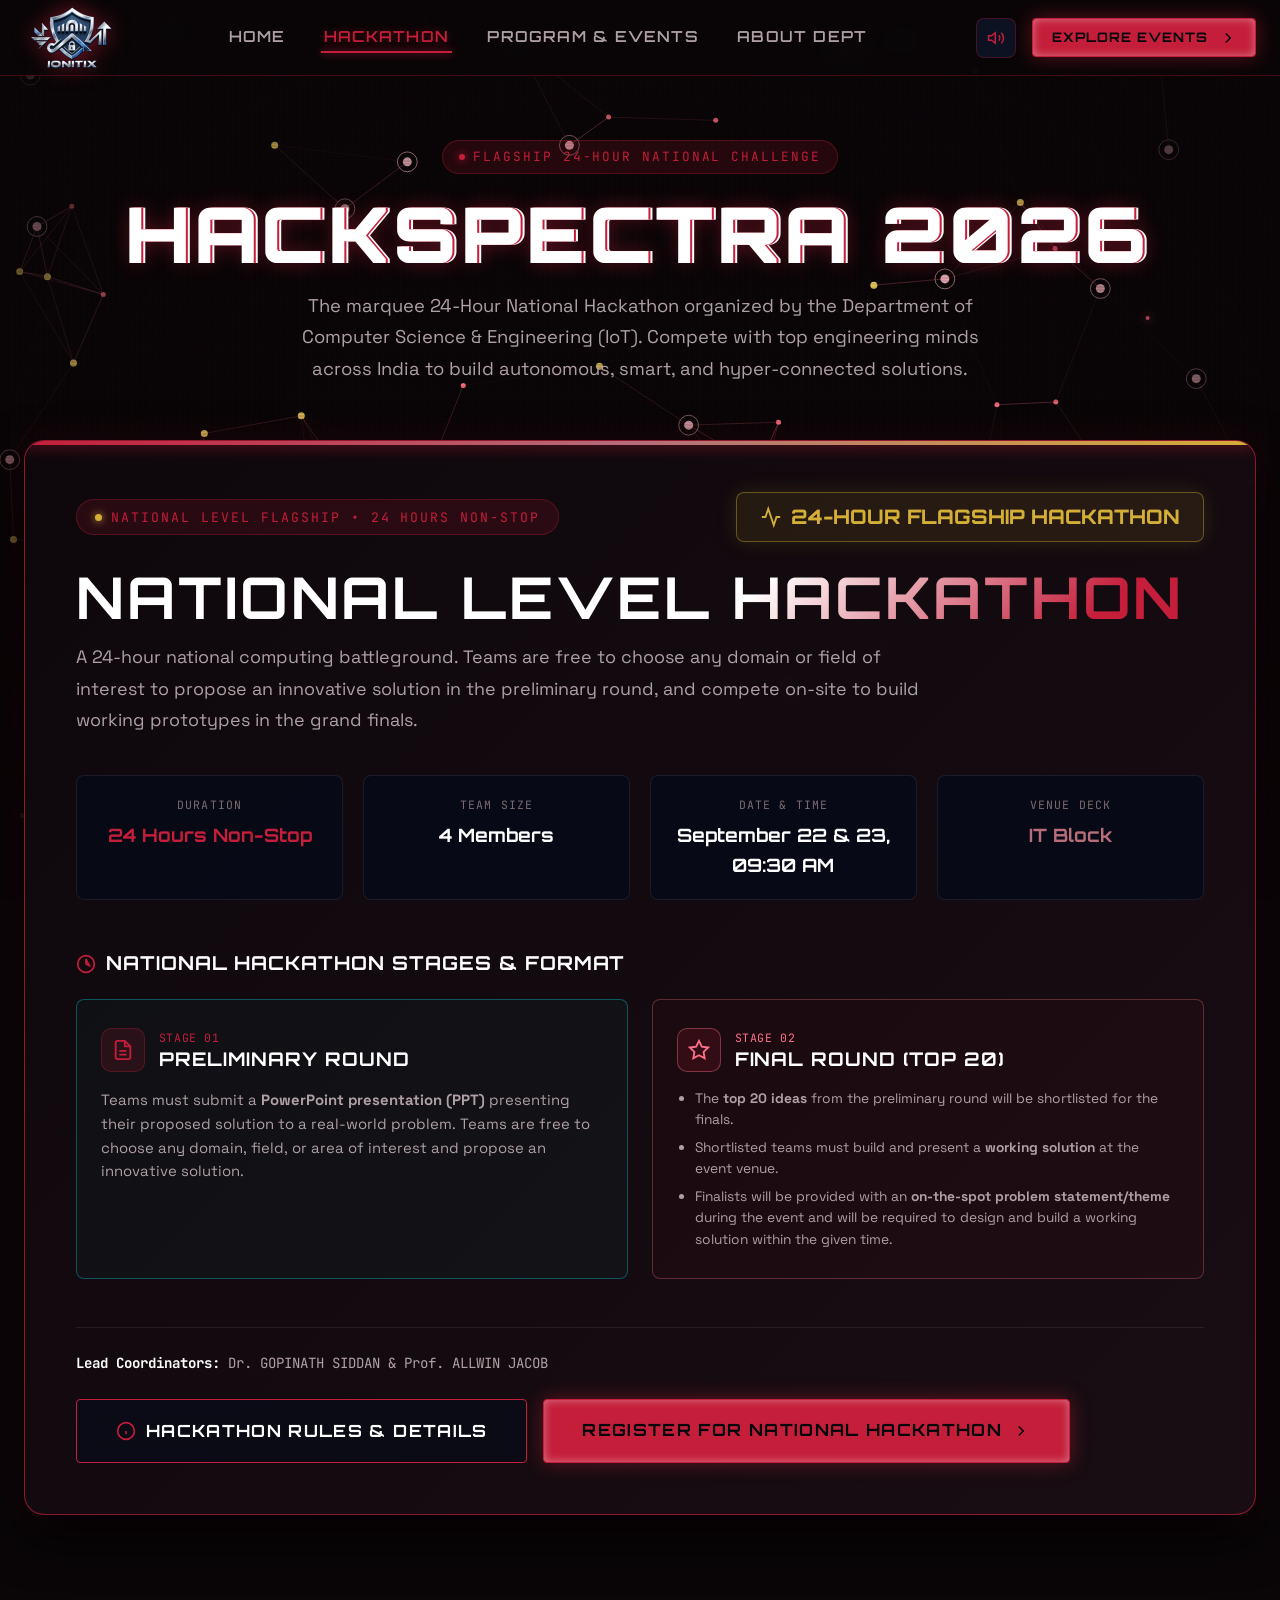
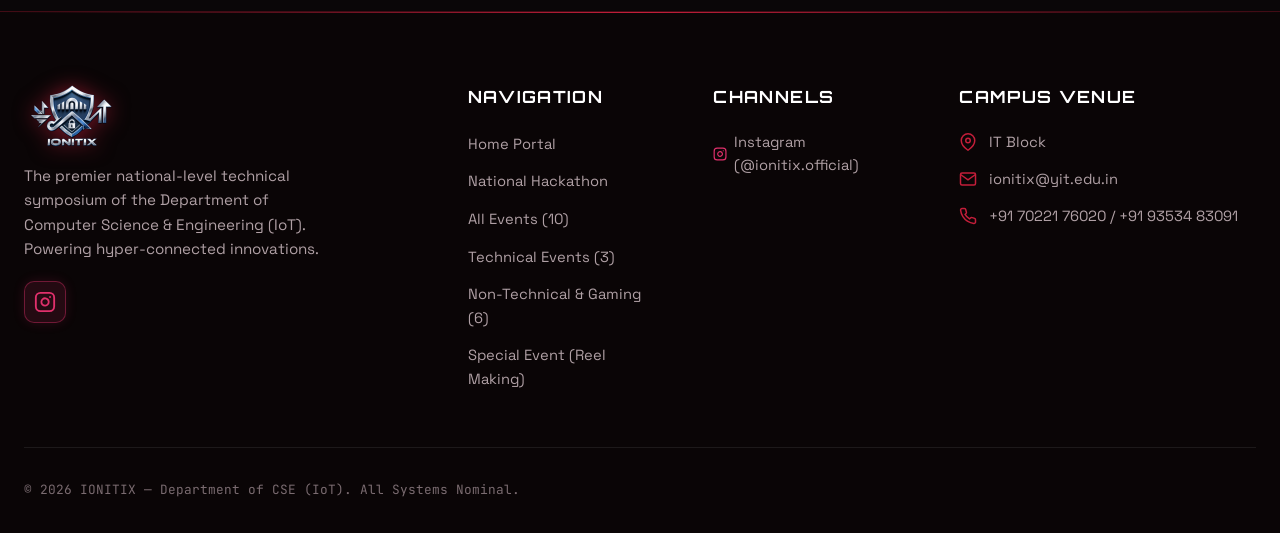
==== hackathon.html @ 51500a3a "fourth commit" ====
<!DOCTYPE html>
<html lang="en">
<head>
  <meta charset="UTF-8">
  <meta name="viewport" content="width=device-width, initial-scale=1.0">
  <title>HACKSPECTRA 2026 | National 24-Hour Hackathon — IONITIX</title>
  <meta name="description" content="HACKSPECTRA 2026 - The flagship 24-Hour National Hackathon organized by the Department of Computer Science & Engineering (IoT). Compete with top engineering minds across India.">
  <meta name="keywords" content="HACKSPECTRA, IONITIX, Hackathon, IoT Hackathon, 24 Hour Hackathon, CSE-IOT, Coding Competition">
  <meta name="theme-color" content="#060810">

  <!-- Core Stylesheets -->
  <link rel="stylesheet" href="styles/main.css?v=2">
  <link rel="stylesheet" href="styles/components.css?v=2">
  <link rel="stylesheet" href="styles/animations.css?v=4">
  <style>
    .blink-warning {
      animation: warning-blink 1s steps(1) infinite !important;
    }
    @keyframes warning-blink {
      0%, 100% {
        opacity: 1;
        box-shadow: 0 0 15px rgba(255, 95, 86, 0.6);
      }
      50% {
        opacity: 0.15;
        box-shadow: none;
      }
    }
  </style>
</head>
<body>

  <!-- Tech Background Overlays -->
  <canvas id="iot-mesh-canvas"></canvas>
  <div class="cyber-grid-overlay"></div>
  <div class="cyber-vignette"></div>
  <div class="scanline-effect"></div>

  <!-- Page Wrapper -->
  <div class="app-wrapper">

    <!-- ==========================================
         Cyber Navigation Bar
         ========================================== -->
    <nav class="cyber-nav">
      <div class="container nav-container">
        
        <!-- Brand Logo -->
        <a href="index.html" class="nav-brand">
          <div class="brand-logo-icon has-img">
            <img src="logo.png" alt="IONITIX Logo">
          </div>
          <div class="brand-text">
            <div class="brand-title">IONITIX<span>.26</span></div>
            <div class="brand-subtitle">DEPT OF CSE-IOT</div>
          </div>
        </a>

        <!-- Desktop Navigation Links -->
        <ul class="nav-links">
          <li><a href="index.html" class="nav-link">Home</a></li>
          <li><a href="hackathon.html" class="nav-link active">Hackathon</a></li>
          <li><a href="program.html" class="nav-link">Program &amp; Events</a></li>
          <li><a href="index.html#about" class="nav-link">About Dept</a></li>
        </ul>

        <!-- Action Items -->
        <div class="nav-actions">
          <!-- Audio Synthesizer Toggle -->
          <button class="audio-btn" id="nav-audio-btn" aria-label="Toggle Audio Sound FX" title="Cyber Audio SFX">
            <svg viewBox="0 0 24 24" fill="none" stroke="currentColor" stroke-width="2">
              <polygon points="11 5 6 9 2 9 2 15 6 15 11 19 11 5"></polygon>
              <path d="M19.07 4.93a10 10 0 0 1 0 14.14M15.54 8.46a5 5 0 0 1 0 7.07"></path>
            </svg>
          </button>

          <!-- Direct Program Action -->
          <a href="program.html" class="btn btn-cyber-primary btn-sm nav-action-btn-desktop">
            <span>Explore Events</span>
            <svg viewBox="0 0 24 24" fill="none" stroke="currentColor" stroke-width="2"><polyline points="9 18 15 12 9 6"></polyline></svg>
          </a>

          <!-- Mobile Toggle Button -->
          <button class="mobile-toggle" aria-label="Open Mobile Navigation">
            <svg viewBox="0 0 24 24" fill="none" stroke="currentColor" stroke-width="2">
              <line x1="3" y1="12" x2="21" y2="12"></line>
              <line x1="3" y1="6" x2="21" y2="6"></line>
              <line x1="3" y1="18" x2="21" y2="18"></line>
            </svg>
          </button>
        </div>

      </div>
    </nav>

    <!-- Mobile Drawer -->
    <div class="mobile-drawer-backdrop"></div>
    <div class="mobile-drawer">
      <div class="mobile-drawer-header">
        <div class="brand-text">
          <div class="brand-title">IONITIX<span>.26</span></div>
          <div class="brand-subtitle">CSE-IOT NATIONAL FEST</div>
        </div>
        <button class="mobile-close-btn" aria-label="Close Menu">
          <svg viewBox="0 0 24 24" fill="none" stroke="currentColor" stroke-width="2"><line x1="18" y1="6" x2="6" y2="18"></line><line x1="6" y1="6" x2="18" y2="18"></line></svg>
        </button>
      </div>

      <ul class="mobile-nav-links">
        <li>
          <a href="index.html" class="mobile-nav-link">
            <span>01 HOME</span>
            <svg style="width: 18px; height: 18px;" viewBox="0 0 24 24" fill="none" stroke="currentColor" stroke-width="2"><polyline points="9 18 15 12 9 6"></polyline></svg>
          </a>
        </li>
        <li>
          <a href="hackathon.html" class="mobile-nav-link active">
            <span>02 HACKATHON</span>
            <svg style="width: 18px; height: 18px;" viewBox="0 0 24 24" fill="none" stroke="currentColor" stroke-width="2"><polyline points="9 18 15 12 9 6"></polyline></svg>
          </a>
        </li>
        <li>
          <a href="program.html" class="mobile-nav-link">
            <span>03 PROGRAM &amp; EVENTS</span>
            <svg style="width: 18px; height: 18px;" viewBox="0 0 24 24" fill="none" stroke="currentColor" stroke-width="2"><polyline points="9 18 15 12 9 6"></polyline></svg>
          </a>
        </li>
        <li>
          <a href="index.html#about" class="mobile-nav-link">
            <span>04 ABOUT CSE-IOT</span>
            <svg style="width: 18px; height: 18px;" viewBox="0 0 24 24" fill="none" stroke="currentColor" stroke-width="2"><polyline points="9 18 15 12 9 6"></polyline></svg>
          </a>
        </li>
      </ul>

      <div style="margin-top: auto; padding-top: 2rem; border-top: 1px solid var(--border-subtle);">
        <a href="program.html" class="btn btn-cyber-primary" style="width: 100%;">
          <span>View All Events</span>
          <svg viewBox="0 0 24 24" fill="none" stroke="currentColor" stroke-width="2"><polyline points="9 18 15 12 9 6"></polyline></svg>
        </a>
      </div>
    </div>

    <!-- ==========================================
         Main Content: Standalone Hackathon Hub
         ========================================== -->
    <main class="main-content">
      <section class="highlights-section" style="padding: 4rem 0 6rem; position: relative;">
        <div class="container">
          
          <div class="section-header" style="text-align: center; margin-bottom: 3.5rem;">
            <div class="section-tag reveal-fade-up">
              <span>FLAGSHIP 24-HOUR NATIONAL CHALLENGE</span>
            </div>
            <h1 class="glitch-title section-title reveal-fade-up" data-text="HACKSPECTRA 2026" style="font-size: clamp(2.6rem, 6vw, 4.8rem); margin-bottom: 0.75rem;">
              HACKSPECTRA 2026
            </h1>
            <p class="section-subtitle reveal-fade-up" style="max-width: 720px; margin: 0 auto; font-size: 1.15rem; color: var(--text-secondary); line-height: 1.7;">
              The marquee 24-Hour National Hackathon organized by the Department of Computer Science &amp; Engineering (IoT). Compete with top engineering minds across India to build autonomous, smart, and hyper-connected solutions.
            </p>


          </div>

          <!-- Featured Grand Hackathon Card -->
          <div class="hackathon-feature-card reveal-fade-up">
            
            <!-- Top Badges Row -->
            <div class="hack-header-badge-row">
              <div class="hack-tag-live">
                <span class="pulse-dot"></span>
                <span>NATIONAL LEVEL FLAGSHIP • 24 HOURS NON-STOP</span>
              </div>
              <div class="hack-prize-hero-badge">
                <svg style="width: 22px; height: 22px; color: var(--neon-emerald);" viewBox="0 0 24 24" fill="none" stroke="currentColor" stroke-width="2"><polyline points="22 12 18 12 15 21 9 3 6 12 2 12"></polyline></svg>
                <span>24-HOUR FLAGSHIP HACKATHON</span>
              </div>
            </div>

            <!-- Title & Pitch -->
            <h3 class="hack-main-title">
              NATIONAL LEVEL <span class="gradient-text-cyan">HACKATHON</span>
            </h3>
            <p class="hack-main-pitch">
              A 24-hour national computing battleground. Teams are free to choose any domain or field of interest to propose an innovative solution in the preliminary round, and compete on-site to build working prototypes in the grand finals.
            </p>

            <!-- Key Metrics Chips Grid -->
            <div class="hack-meta-chips">
              <div class="hack-chip">
                <div class="hack-chip-label">DURATION</div>
                <div class="hack-chip-val" style="color: var(--neon-cyan);">24 Hours Non-Stop</div>
              </div>
              <div class="hack-chip">
                <div class="hack-chip-label">TEAM SIZE</div>
                <div class="hack-chip-val">4 Members</div>
              </div>
              <div class="hack-chip">
                <div class="hack-chip-label">DATE &amp; TIME</div>
                <div class="hack-chip-val">September 22 &amp; 23, 09:30 AM</div>
              </div>
              <div class="hack-chip">
                <div class="hack-chip-label">VENUE DECK</div>
                <div class="hack-chip-val" style="color: var(--neon-purple);">IT Block</div>
              </div>
            </div>

            <!-- Hackathon Structure & Format -->
            <div style="margin-bottom: 1.5rem;">
              <h4 style="font-family: var(--font-display); font-size: 1.2rem; color: #ffffff; margin-bottom: 1.25rem; display: flex; align-items: center; gap: 0.6rem;">
                <svg style="width: 20px; height: 20px; color: var(--neon-cyan);" viewBox="0 0 24 24" fill="none" stroke="currentColor" stroke-width="2"><circle cx="12" cy="12" r="10"></circle><polygon points="12 6 12 12 16 14"></polygon></svg>
                <span>NATIONAL HACKATHON STAGES &amp; FORMAT</span>
              </h4>

              <div class="hack-tracks-grid" style="grid-template-columns: repeat(auto-fit, minmax(280px, 1fr));">
                
                <!-- Stage 01: Prelims Round -->
                <div class="hack-track-item" style="border-color: rgba(0, 240, 255, 0.3); background: rgba(0, 240, 255, 0.03);">
                  <div class="hack-track-item-header">
                    <div class="hack-track-icon" style="color: var(--neon-cyan); border-color: var(--border-cyan); background: var(--neon-cyan-dim);">
                      <svg viewBox="0 0 24 24" fill="none" stroke="currentColor" stroke-width="2"><path d="M14 2H6a2 2 0 0 0-2 2v16a2 2 0 0 0 2 2h12a2 2 0 0 0 2-2V8z"></path><polyline points="14 2 14 8 20 8"></polyline><line x1="16" y1="13" x2="8" y2="13"></line><line x1="16" y1="17" x2="8" y2="17"></line></svg>
                    </div>
                    <div>
                      <span style="font-family: var(--font-mono); font-size: 0.72rem; color: var(--neon-cyan); text-transform: uppercase; letter-spacing: 0.05em; display: block;">Stage 01</span>
                      <h5 class="hack-track-title" style="margin: 0;">Preliminary Round</h5>
                    </div>
                  </div>
                  <p class="hack-track-desc" style="color: var(--text-secondary); line-height: 1.6;">
                    Teams must submit a <strong>PowerPoint presentation (PPT)</strong> presenting their proposed solution to a real-world problem. Teams are free to choose any domain, field, or area of interest and propose an innovative solution.
                  </p>
                </div>

                <!-- Stage 02: Final Round -->
                <div class="hack-track-item" style="border-color: rgba(255, 112, 136, 0.3); background: rgba(196, 30, 58, 0.04);">
                  <div class="hack-track-item-header">
                    <div class="hack-track-icon" style="color: #FF7088; border-color: rgba(255, 112, 136, 0.4); background: rgba(196, 30, 58, 0.15);">
                      <svg viewBox="0 0 24 24" fill="none" stroke="currentColor" stroke-width="2"><polygon points="12 2 15.09 8.26 22 9.27 17 14.14 18.18 21.02 12 17.77 5.82 21.02 7 14.14 2 9.27 8.91 8.26 12 2"></polygon></svg>
                    </div>
                    <div>
                      <span style="font-family: var(--font-mono); font-size: 0.72rem; color: #FF7088; text-transform: uppercase; letter-spacing: 0.05em; display: block;">Stage 02</span>
                      <h5 class="hack-track-title" style="margin: 0;">Final Round (Top 20)</h5>
                    </div>
                  </div>
                  <ul style="padding-left: 1.1rem; margin: 0; font-size: 0.86rem; color: var(--text-secondary); line-height: 1.55; display: flex; flex-direction: column; gap: 0.4rem;">
                    <li>The <strong>top 20 ideas</strong> from the preliminary round will be shortlisted for the finals.</li>
                    <li>Shortlisted teams must build and present a <strong>working solution</strong> at the event venue.</li>
                    <li>Finalists will be provided with an <strong>on-the-spot problem statement/theme</strong> during the event and will be required to design and build a working solution within the given time.</li>
                  </ul>
                </div>

              </div>
            </div>

            <!-- Bottom Action Row -->
            <div class="hack-bottom-action-row" style="display: flex; align-items: center; justify-content: space-between; gap: 1.5rem; flex-wrap: wrap; padding-top: 1.5rem; border-top: 1px solid var(--border-subtle);">
              <div style="font-family: var(--font-mono); font-size: 0.88rem; color: var(--text-secondary);">
                <strong style="color: #fff;">Lead Coordinators:</strong> Dr. GOPINATH SIDDAN &amp; Prof. ALLWIN JACOB
              </div>

              <div style="display: flex; gap: 1rem; flex-wrap: wrap;">
                <button class="btn btn-cyber-outline btn-lg open-hackathon-details-btn" style="border-color: var(--neon-cyan); color: #fff;">
                  <svg style="width: 20px; height: 20px; color: var(--neon-cyan);" viewBox="0 0 24 24" fill="none" stroke="currentColor" stroke-width="2"><circle cx="12" cy="12" r="10"></circle><line x1="12" y1="16" x2="12" y2="12"></line><line x1="12" y1="8" x2="12.01" y2="8"></line></svg>
                  <span>Hackathon Rules &amp; Details</span>
                </button>
                <a href="https://spectrum24h-hackathon.fillout.com/registration" target="_blank" rel="noopener noreferrer" class="btn btn-cyber-primary btn-lg">
                  <span>Register for National Hackathon</span>
                  <svg viewBox="0 0 24 24" fill="none" stroke="currentColor" stroke-width="2"><polyline points="9 18 15 12 9 6"></polyline></svg>
                </a>
              </div>
            </div>

          </div>

        </div>
      </section>
    </main>

    <!-- ==========================================
         Technocore Footer
         ========================================== -->
    <footer class="cyber-footer">
      <div class="container">
        
        <div class="footer-grid">
          
          <div class="footer-brand">
            <div class="nav-brand" style="margin-bottom: 1rem;">
              <div class="brand-logo-icon has-img">
                <img src="logo.png" alt="IONITIX Logo">
              </div>
              <div class="brand-text">
                <div class="brand-title">IONITIX<span>.26</span></div>
                <div class="brand-subtitle">DEPT OF CSE-IOT</div>
              </div>
            </div>
            <p>
              The premier national-level technical symposium of the Department of Computer Science &amp; Engineering (IoT). Powering hyper-connected innovations.
            </p>
            <div style="margin-top: 1.25rem;">
              <a href="https://www.instagram.com/ionitix.official?igsi=dW5oZ2pnMnZwczl3" target="_blank" rel="noopener noreferrer" class="footer-social-icon-only" title="Instagram (@ionitix.official)" aria-label="Instagram">
                <svg style="width: 22px; height: 22px;" viewBox="0 0 24 24" fill="none" stroke="currentColor" stroke-width="2" stroke-linecap="round" stroke-linejoin="round">
                  <rect x="2" y="2" width="20" height="20" rx="5" ry="5"></rect>
                  <path d="M16 11.37A4 4 0 1 1 12.63 8 4 4 0 0 1 16 11.37z"></path>
                  <line x1="17.5" y1="6.5" x2="17.51" y2="6.5"></line>
                </svg>
              </a>
            </div>
          </div>

          <div>
            <h4 class="footer-col-title">NAVIGATION</h4>
            <ul class="footer-links">
              <li><a href="index.html" class="footer-link">Home Portal</a></li>
              <li><a href="hackathon.html" class="footer-link">National Hackathon</a></li>
              <li><a href="program.html" class="footer-link">All Events (10)</a></li>
              <li><a href="program.html?tab=tech" class="footer-link">Technical Events (3)</a></li>
              <li><a href="program.html?tab=non-tech" class="footer-link">Non-Technical &amp; Gaming (6)</a></li>
              <li><a href="program.html?tab=special" class="footer-link">Special Event (Reel Making)</a></li>
            </ul>
          </div>

          <div>
            <h4 class="footer-col-title">CHANNELS</h4>
            <ul class="footer-links">
              <li>
                <a href="https://www.instagram.com/ionitix.official?igsi=dW5oZ2pnMnZwczl3" target="_blank" rel="noopener noreferrer" class="footer-link">
                  <svg style="width: 16px; height: 16px; color: #e1306c;" viewBox="0 0 24 24" fill="none" stroke="currentColor" stroke-width="2" stroke-linecap="round" stroke-linejoin="round">
                    <rect x="2" y="2" width="20" height="20" rx="5" ry="5"></rect>
                    <path d="M16 11.37A4 4 0 1 1 12.63 8 4 4 0 0 1 16 11.37z"></path>
                    <line x1="17.5" y1="6.5" x2="17.51" y2="6.5"></line>
                  </svg>
                  <span>Instagram (@ionitix.official)</span>
                </a>
              </li>
            </ul>
          </div>

          <div>
            <h4 class="footer-col-title">CAMPUS VENUE</h4>
            <div class="footer-contact-item">
              <svg viewBox="0 0 24 24" fill="none" stroke="currentColor" stroke-width="2"><path d="M21 10c0 7-9 13-9 13s-9-6-9-13a9 9 0 0 1 18 0z"></path><circle cx="12" cy="10" r="3"></circle></svg>
              <span>IT Block</span>
            </div>
            <div class="footer-contact-item">
              <svg viewBox="0 0 24 24" fill="none" stroke="currentColor" stroke-width="2"><path d="M4 4h16c1.1 0 2 .9 2 2v12c0 1.1-.9 2-2 2H4c-1.1 0-2-.9-2-2V6c0-1.1.9-2 2-2z"></path><polyline points="22,6 12,13 2,6"></polyline></svg>
              <a href="mailto:ionitix@yit.edu.in" style="color: inherit; text-decoration: none;">ionitix@yit.edu.in</a>
            </div>
            <div class="footer-contact-item">
              <svg viewBox="0 0 24 24" fill="none" stroke="currentColor" stroke-width="2"><path d="M22 16.92v3a2 2 0 0 1-2.18 2 19.79 19.79 0 0 1-8.63-3.07 19.5 19.5 0 0 1-6-6 19.79 19.79 0 0 1-3.07-8.67A2 2 0 0 1 4.11 2h3a2 2 0 0 1 2 1.72 12.84 12.84 0 0 0 .7 2.81 2 2 0 0 1-.45 2.11L8.09 9.91a16 16 0 0 0 6 6l1.27-1.27a2 2 0 0 1 2.11-.45 12.84 12.84 0 0 0 2.81.7A2 2 0 0 1 22 16.92z"></path></svg>
              <span><a href="tel:+917022176020" style="color: inherit; text-decoration: none;">+91 70221 76020</a> / <a href="tel:+919353483091" style="color: inherit; text-decoration: none;">+91 93534 83091</a></span>
            </div>
          </div>

        </div>

        <div class="footer-bottom">
          <div>© 2026 IONITIX — Department of CSE (IoT). All Systems Nominal.</div>
        </div>

      </div>
    </footer>

  </div>

  <!-- ==========================================
       National Hackathon Rules & Format Modal
       ========================================== -->
  <div class="cyber-modal-backdrop" id="hackathon-modal-backdrop">
    <div class="cyber-modal" style="max-width: 840px; width: 92%;">
      
      <!-- Modal Header -->
      <div class="modal-header" style="border-bottom: 1px solid var(--border-subtle); padding-bottom: 1.25rem;">
        <div class="modal-header-info">
          <div class="section-tag" style="background: rgba(196, 30, 58, 0.15); border-color: var(--primary-burgundy); color: #FF7088;">FLAGSHIP 24H HACKATHON OFFICIAL GUIDELINES</div>
          <h2 style="font-size: 1.75rem; color: #fff; margin-top: 0.35rem;">HACKSPECTRA NATIONAL HACKATHON</h2>
          <p style="font-family: var(--font-mono); font-size: 0.85rem; color: var(--neon-cyan);">General Rules, Preliminary Round Format &amp; Final Round Guidelines</p>
        </div>
        <button class="modal-close-btn" id="hackathon-modal-close-btn" aria-label="Close Dialog">
          <svg viewBox="0 0 24 24" fill="none" stroke="currentColor" stroke-width="2"><line x1="18" y1="6" x2="6" y2="18"></line><line x1="6" y1="6" x2="18" y2="18"></line></svg>
        </button>
      </div>

      <!-- Modal Body -->
      <div class="modal-body" style="padding: 1.5rem 1.75rem 2rem; max-height: 75vh; overflow-y: auto;">
        
        <!-- Key Meta Highlights Chips -->
        <div style="display: grid; grid-template-columns: repeat(auto-fit, minmax(210px, 1fr)); gap: 1rem; margin-bottom: 2rem;">
          <div style="background: var(--bg-tertiary); border: 1px solid var(--border-subtle); border-radius: var(--radius-sm); padding: 0.85rem 1rem; font-family: var(--font-mono);">
            <span style="color: var(--text-muted); display: block; font-size: 0.72rem; text-transform: uppercase; margin-bottom: 0.2rem;">Team Requirement</span>
            <strong style="color: var(--neon-rose); font-size: 0.95rem;">Exactly 4 Members</strong>
          </div>
          <div style="background: var(--bg-tertiary); border: 1px solid var(--border-subtle); border-radius: var(--radius-sm); padding: 0.85rem 1rem; font-family: var(--font-mono);">
            <span style="color: var(--text-muted); display: block; font-size: 0.72rem; text-transform: uppercase; margin-bottom: 0.2rem;">Institution</span>
            <strong style="color: #ffffff; font-size: 0.95rem;">Same College / University</strong>
          </div>
          <div style="background: var(--bg-tertiary); border: 1px solid var(--border-subtle); border-radius: var(--radius-sm); padding: 0.85rem 1rem; font-family: var(--font-mono);">
            <span style="color: var(--text-muted); display: block; font-size: 0.72rem; text-transform: uppercase; margin-bottom: 0.2rem;">Preliminary Fee</span>
            <strong style="color: var(--neon-emerald); font-size: 0.95rem;">FREE (No Entry Fee)</strong>
          </div>
        </div>

        <!-- Section 1: General Rules -->
        <div style="margin-bottom: 2.25rem;">
          <h3 style="font-family: var(--font-display); font-size: 1.25rem; color: #ffffff; margin-bottom: 1.25rem; display: flex; align-items: center; gap: 0.6rem; border-bottom: 1px solid var(--border-subtle); padding-bottom: 0.6rem;">
            <svg style="width: 22px; height: 22px; color: var(--primary-burgundy);" viewBox="0 0 24 24" fill="none" stroke="currentColor" stroke-width="2"><path d="M12 22s8-4 8-10V5l-8-3-8 3v7c0 6 8 10 8 10z"></path><polyline points="9 11 12 14 22 4"></polyline></svg>
            <span>GENERAL RULES</span>
          </h3>

          <ul style="display: flex; flex-direction: column; gap: 0.85rem; list-style: none; padding: 0; margin: 0;">
            <li style="display: flex; align-items: flex-start; gap: 0.75rem; font-size: 0.92rem; color: var(--text-secondary); line-height: 1.6;">
              <span style="color: var(--primary-burgundy); font-family: var(--font-mono); font-weight: 700; min-width: 35px;">01</span>
              <span>A team must consist of <strong>exactly 4 members</strong>.</span>
            </li>
            <li style="display: flex; align-items: flex-start; gap: 0.75rem; font-size: 0.92rem; color: var(--text-secondary); line-height: 1.6;">
              <span style="color: var(--primary-burgundy); font-family: var(--font-mono); font-weight: 700; min-width: 35px;">02</span>
              <span>All team members must belong to the <strong>same college/university</strong>.</span>
            </li>
            <li style="display: flex; align-items: flex-start; gap: 0.75rem; font-size: 0.92rem; color: var(--text-secondary); line-height: 1.6;">
              <span style="color: var(--primary-burgundy); font-family: var(--font-mono); font-weight: 700; min-width: 35px;">03</span>
              <span>Participants must bring their own <strong>laptops, chargers, power adapters, extension boards, mouse</strong>, and any other accessories or equipment needed for development.</span>
            </li>
            <li style="display: flex; align-items: flex-start; gap: 0.75rem; font-size: 0.92rem; color: var(--text-secondary); line-height: 1.6;">
              <span style="color: var(--primary-burgundy); font-family: var(--font-mono); font-weight: 700; min-width: 35px;">04</span>
              <span>Participants are expected to maintain professionalism, discipline, and decorum throughout the event and treat fellow participants, mentors, judges, and organizers with respect.</span>
            </li>
            <li style="display: flex; align-items: flex-start; gap: 0.75rem; font-size: 0.92rem; color: var(--text-secondary); line-height: 1.6;">
              <span style="color: var(--primary-burgundy); font-family: var(--font-mono); font-weight: 700; min-width: 35px;">05</span>
              <span>Teams must adhere to the event schedule. Late submissions or delays may result in disqualification.</span>
            </li>
            <li style="display: flex; align-items: flex-start; gap: 0.75rem; font-size: 0.92rem; color: var(--text-secondary); line-height: 1.6;">
              <span style="color: var(--primary-burgundy); font-family: var(--font-mono); font-weight: 700; min-width: 35px;">06</span>
              <span>Any form of plagiarism, cheating, or unfair means will lead to immediate disqualification.</span>
            </li>
            <li style="display: flex; align-items: flex-start; gap: 0.75rem; font-size: 0.92rem; color: var(--text-secondary); line-height: 1.6;">
              <span style="color: var(--primary-burgundy); font-family: var(--font-mono); font-weight: 700; min-width: 35px;">07</span>
              <span>The decision of the judges and organizing committee shall be final and binding.</span>
            </li>
            <li style="display: flex; align-items: flex-start; gap: 0.75rem; font-size: 0.92rem; color: var(--text-secondary); line-height: 1.6;">
              <span style="color: var(--primary-burgundy); font-family: var(--font-mono); font-weight: 700; min-width: 35px;">08</span>
              <span>Teams must create the repository using the organizer-provided GitHub account and must push their latest code <strong>at least once every hour</strong> throughout the hackathon to maintain a record of their progress.</span>
            </li>
            <li style="display: flex; align-items: flex-start; gap: 0.75rem; font-size: 0.92rem; color: var(--text-secondary); line-height: 1.6;">
              <span style="color: var(--primary-burgundy); font-family: var(--font-mono); font-weight: 700; min-width: 35px;">09</span>
              <span>Sleeping beds will be provided by the organizers at night.</span>
            </li>
          </ul>
        </div>

        <!-- Section 2: Event Format -->
        <div style="margin-bottom: 2rem;">
          <h3 style="font-family: var(--font-display); font-size: 1.25rem; color: #ffffff; margin-bottom: 1.25rem; display: flex; align-items: center; gap: 0.6rem; border-bottom: 1px solid var(--border-subtle); padding-bottom: 0.6rem;">
            <svg style="width: 22px; height: 22px; color: var(--neon-cyan);" viewBox="0 0 24 24" fill="none" stroke="currentColor" stroke-width="2"><polygon points="12 2 2 7 12 12 22 7 12 2"></polygon><polyline points="2 17 12 22 22 17"></polyline><polyline points="2 12 12 17 22 12"></polyline></svg>
            <span>EVENT FORMAT</span>
          </h3>

          <!-- Preliminary Round Box -->
          <div style="background: rgba(0, 240, 255, 0.04); border: 1px solid var(--border-cyan); border-radius: var(--radius-md); padding: 1.25rem 1.5rem; margin-bottom: 1.25rem;">
            <div style="display: flex; align-items: center; justify-content: space-between; margin-bottom: 0.75rem; flex-wrap: wrap; gap: 0.5rem;">
              <h4 style="font-family: var(--font-display); font-size: 1.1rem; color: var(--neon-cyan); margin: 0;">STAGE 01 PRELIMINARY ROUND</h4>
              <span style="font-family: var(--font-mono); font-size: 0.78rem; background: rgba(0, 240, 255, 0.12); color: var(--neon-cyan); border: 1px solid var(--border-cyan); padding: 0.2rem 0.6rem; border-radius: 20px;">PPT PROPOSAL SUBMISSION</span>
            </div>
            
            <p style="font-size: 0.92rem; color: var(--text-secondary); line-height: 1.65; margin: 0;">
              Teams must submit a <strong>PowerPoint presentation (PPT)</strong> presenting their proposed solution to a real-world problem. Teams are free to choose any domain, field, or area of interest and propose an innovative solution.
            </p>
          </div>

          <!-- Final Round Box -->
          <div style="background: rgba(196, 30, 58, 0.05); border: 1px solid var(--primary-burgundy); border-radius: var(--radius-md); padding: 1.25rem 1.5rem; margin-bottom: 1.25rem;">
            <div style="display: flex; align-items: center; justify-content: space-between; margin-bottom: 0.75rem; flex-wrap: wrap; gap: 0.5rem;">
              <h4 style="font-family: var(--font-display); font-size: 1.1rem; color: #FF7088; margin: 0;">STAGE 02 FINAL ROUND (TOP 20 SHORTLISTED)</h4>
              <span style="font-family: var(--font-mono); font-size: 0.78rem; background: rgba(196, 30, 58, 0.15); color: #FF7088; border: 1px solid var(--primary-burgundy); padding: 0.2rem 0.6rem; border-radius: 20px;">24H ON-SITE SPRINT</span>
            </div>

            <ul style="display: flex; flex-direction: column; gap: 0.6rem; list-style: none; padding: 0; margin-bottom: 1rem;">
              <li style="display: flex; align-items: flex-start; gap: 0.6rem; font-size: 0.9rem; color: var(--text-secondary); line-height: 1.55;">
                <span style="color: #FF7088;">&bull;</span>
                <span>The <strong>top 20 ideas</strong> from the preliminary round will be shortlisted for the finals.</span>
              </li>
              <li style="display: flex; align-items: flex-start; gap: 0.6rem; font-size: 0.9rem; color: var(--text-secondary); line-height: 1.55;">
                <span style="color: #FF7088;">&bull;</span>
                <span>Shortlisted teams must build and present a working solution at the event venue.</span>
              </li>
              <li style="display: flex; align-items: flex-start; gap: 0.6rem; font-size: 0.9rem; color: var(--text-secondary); line-height: 1.55;">
                <span style="color: #FF7088;">&bull;</span>
                <span>Finalists will be provided with an <strong>on-the-spot problem statement/theme</strong> during the event and will be required to design and build a working solution within the given time.</span>
              </li>
            </ul>

            <!-- Registration Fee Alert Box -->
            <div style="font-family: var(--font-mono); font-size: 0.82rem; color: #ffbd2e; background: rgba(255, 189, 46, 0.08); padding: 0.75rem 1rem; border-radius: var(--radius-sm); border: 1px solid rgba(255, 189, 46, 0.3); display: flex; align-items: center; gap: 0.6rem;">
              <svg style="width: 20px; height: 20px; color: #ffbd2e; flex-shrink: 0;" viewBox="0 0 24 24" fill="none" stroke="currentColor" stroke-width="2"><circle cx="12" cy="12" r="10"></circle><line x1="12" y1="8" x2="12" y2="12"></line><line x1="12" y1="16" x2="12.01" y2="16"></line></svg>
              <span><strong>Note:</strong> Registration fees are applicable ONLY to teams shortlisted for the final round. No registration fee is required at the preliminary round stage.</span>
            </div>
          </div>

        </div>

        <!-- Footer Action Row -->
        <div style="text-align: center; padding-top: 1rem; border-top: 1px solid var(--border-subtle); display: flex; justify-content: flex-end; gap: 1rem; flex-wrap: wrap;">
          <a href="brochure.pdf" download="brochure.pdf" target="_blank" class="btn btn-cyber-primary btn-lg" style="justify-content: center;">
            <span>Download Brochure</span>
            <svg viewBox="0 0 24 24" fill="none" stroke="currentColor" stroke-width="2"><path d="M21 15v4a2 2 0 0 1-2 2H5a2 2 0 0 1-2-2v-4"></path><polyline points="7 10 12 15 17 10"></polyline><line x1="12" y1="15" x2="12" y2="3"></line></svg>
          </a>
        </div>

      </div>
    </div>

  <!-- Scripts -->
  <script src="scripts/audio.js"></script>
  <script src="scripts/canvas-mesh.js?v=21"></script>
  <script src="scripts/events-data.js?v=21"></script>
  <script src="scripts/animations.js"></script>
  <script src="scripts/app.js?v=21"></script>

  </body>
</html>
---- styles/main.css ----
/* ==========================================================================
   IONITIX - CSE-IOT COLLEGE FEST DESIGN SYSTEM
   Theme: Technocore / Cyber-Physical IoT Mesh
   Palette: Obsidian Dark, Burgundy (#C41E3A), Rose-Gold (#B76E79), Warm Gold (#D4AF37)
   ========================================================================== */

@import url('https://fonts.googleapis.com/css2?family=Inter:wght@300;400;500;600;700&family=JetBrains+Mono:ital,wght@0,300;0,400;0,600;0,700;1,400&family=Orbitron:wght@400;600;700;800;900&family=Rajdhani:wght@500;600;700&family=Space+Grotesk:wght@400;500;600;700&display=swap');

:root {
  /* Core Dark Palette with Burgundy warmth */
  --bg-primary: #0a0608;
  --bg-secondary: #120a0e;
  --bg-tertiary: #1a0f14;
  --bg-card: rgba(20, 10, 14, 0.75);
  --bg-card-hover: rgba(30, 16, 22, 0.85);
  --bg-glass: rgba(15, 8, 12, 0.6);
  --bg-hud: rgba(14, 6, 10, 0.9);

  /* Burgundy Accents (replaces cyan) */
  --neon-cyan: #C41E3A;
  --neon-cyan-glow: rgba(196, 30, 58, 0.45);
  --neon-cyan-dim: rgba(196, 30, 58, 0.15);
  
  /* Rose-Gold (replaces purple) */
  --neon-purple: #B76E79;
  --neon-purple-glow: rgba(183, 110, 121, 0.45);
  --neon-purple-dim: rgba(183, 110, 121, 0.15);
  
  /* Warm Gold (replaces emerald) */
  --neon-emerald: #D4AF37;
  --neon-emerald-glow: rgba(212, 175, 55, 0.45);
  --neon-emerald-dim: rgba(212, 175, 55, 0.15);

  --neon-amber: #E8A87C;
  --neon-amber-glow: rgba(232, 168, 124, 0.4);
  --neon-rose: #8B0000;
  --neon-rose-glow: rgba(139, 0, 0, 0.4);

  /* Borders & Grid lines */
  --border-cyan: rgba(196, 30, 58, 0.3);
  --border-cyan-bright: rgba(196, 30, 58, 0.7);
  --border-subtle: rgba(255, 255, 255, 0.08);
  --border-purple: rgba(183, 110, 121, 0.3);
  
  /* Text colors */
  --text-primary: #ffffff;
  --text-secondary: #b0a0a5;
  --text-muted: #7a6b70;
  --text-cyan: #e07080;
  --text-emerald: #D4AF37;

  /* Typography */
  --font-display: 'Orbitron', 'Rajdhani', sans-serif;
  --font-subheading: 'Rajdhani', 'Orbitron', sans-serif;
  --font-body: 'Space Grotesk', 'Inter', sans-serif;
  --font-mono: 'JetBrains Mono', monospace;

  /* Dimensions & Spacing */
  --nav-height: 76px;
  --container-max: 1280px;
  --radius-sm: 4px;
  --radius-md: 8px;
  --radius-lg: 14px;
  --radius-xl: 20px;

  /* Shadows & Glows */
  --shadow-neon-cyan: 0 0 20px rgba(196, 30, 58, 0.3), 0 0 40px rgba(196, 30, 58, 0.1);
  --shadow-neon-purple: 0 0 20px rgba(183, 110, 121, 0.3), 0 0 40px rgba(183, 110, 121, 0.1);
  --shadow-neon-emerald: 0 0 20px rgba(212, 175, 55, 0.3), 0 0 40px rgba(212, 175, 55, 0.1);
  --shadow-card: 0 10px 30px -10px rgba(0, 0, 0, 0.8), 0 0 1px 1px rgba(196, 30, 58, 0.15);
  
  /* Transitions */
  --transition-fast: 0.18s cubic-bezier(0.4, 0, 0.2, 1);
  --transition-normal: 0.3s cubic-bezier(0.4, 0, 0.2, 1);
  --transition-slow: 0.6s cubic-bezier(0.16, 1, 0.3, 1);
}

/* ==========================================================================
   CSS Reset & Base Setup
   ========================================================================== */

*, *::before, *::after {
  box-sizing: border-box;
  margin: 0;
  padding: 0;
  -webkit-tap-highlight-color: transparent;
}

html {
  font-size: 16px;
  scroll-behavior: smooth;
  color-scheme: dark;
  background-color: var(--bg-primary);
  overflow-x: hidden;
  width: 100%;
}

body {
  font-family: var(--font-body);
  color: var(--text-primary);
  background-color: var(--bg-primary);
  line-height: 1.6;
  min-height: 100vh;
  width: 100%;
  overflow-x: hidden;
  position: relative;
  -webkit-font-smoothing: antialiased;
  -moz-osx-font-smoothing: grayscale;
}

/* Cyber Custom Scrollbar */
::-webkit-scrollbar {
  width: 8px;
}
::-webkit-scrollbar-track {
  background: var(--bg-primary);
  border-left: 1px solid var(--border-subtle);
}
::-webkit-scrollbar-thumb {
  background: rgba(196, 30, 58, 0.3);
  border-radius: 4px;
}
::-webkit-scrollbar-thumb:hover {
  background: var(--neon-cyan);
  box-shadow: 0 0 10px var(--neon-cyan);
}

::selection {
  background: var(--neon-cyan);
  color: #ffffff;
  text-shadow: none;
}

/* ==========================================================================
   Background Tech Canvas & Grid Overlays
   ========================================================================== */

#iot-mesh-canvas {
  position: fixed;
  top: 0;
  left: 0;
  width: 100vw;
  height: 100vh;
  z-index: 0;
  pointer-events: auto;
  opacity: 1;
}

.cyber-grid-overlay {
  position: fixed;
  top: 0;
  left: 0;
  width: 100vw;
  height: 100vh;
  z-index: 1;
  pointer-events: none;
  background-image: 
    linear-gradient(to right, rgba(196, 30, 58, 0.03) 1px, transparent 1px),
    linear-gradient(to bottom, rgba(196, 30, 58, 0.03) 1px, transparent 1px);
  background-size: 50px 50px;
  mask-image: radial-gradient(circle at 50% 50%, black 60%, transparent 100%);
  -webkit-mask-image: radial-gradient(circle at 50% 50%, black 60%, transparent 100%);
}

.cyber-vignette {
  position: fixed;
  top: 0;
  left: 0;
  width: 100vw;
  height: 100vh;
  z-index: 1;
  pointer-events: none;
  background: radial-gradient(ellipse at center, transparent 40%, rgba(10, 6, 8, 0.85) 90%);
}

.scanline-effect {
  position: fixed;
  top: 0;
  left: 0;
  width: 100vw;
  height: 100vh;
  z-index: 2;
  pointer-events: none;
  background: linear-gradient(
    rgba(18, 16, 16, 0) 50%, 
    rgba(0, 0, 0, 0.25) 50%
  ), linear-gradient(
    90deg,
    rgba(196, 30, 58, 0.03),
    rgba(183, 110, 121, 0.01),
    rgba(212, 175, 55, 0.03)
  );
  background-size: 100% 3px, 6px 100%;
  opacity: 0.4;
}

/* ==========================================================================
   Page Container & Layout
   ========================================================================== */

.app-wrapper {
  position: relative;
  z-index: 10;
  display: flex;
  flex-direction: column;
  min-height: 100vh;
}

.container {
  width: 100%;
  max-width: var(--container-max);
  margin: 0 auto;
  padding: 0 1.5rem;
}

.main-content {
  flex: 1;
  padding-top: var(--nav-height);
}

/* ==========================================================================
   Typography Utilities
   ========================================================================== */

h1, h2, h3, h4, h5, h6 {
  font-family: var(--font-display);
  font-weight: 700;
  letter-spacing: 0.05em;
  text-transform: uppercase;
  color: #ffffff;
}

.font-mono {
  font-family: var(--font-mono);
}

.font-display {
  font-family: var(--font-display);
}

.font-subheading {
  font-family: var(--font-subheading);
}

.gradient-text-cyan {
  background: linear-gradient(135deg, #ffffff 10%, var(--neon-cyan) 80%);
  -webkit-background-clip: text;
  -webkit-text-fill-color: transparent;
  background-clip: text;
}

.gradient-text-purple {
  background: linear-gradient(135deg, #ffffff 10%, var(--neon-purple) 80%);
  -webkit-background-clip: text;
  -webkit-text-fill-color: transparent;
  background-clip: text;
}

.gradient-text-multi {
  background: linear-gradient(135deg, var(--neon-cyan) 0%, #B76E79 50%, var(--neon-emerald) 100%);
  -webkit-background-clip: text;
  -webkit-text-fill-color: transparent;
  background-clip: text;
}

.glow-text-cyan {
  text-shadow: 0 0 15px var(--neon-cyan-glow), 0 0 30px rgba(196, 30, 58, 0.2);
}

.glow-text-purple {
  text-shadow: 0 0 15px var(--neon-purple-glow), 0 0 30px rgba(183, 110, 121, 0.2);
}

.glow-text-emerald {
  text-shadow: 0 0 15px var(--neon-emerald-glow), 0 0 30px rgba(212, 175, 55, 0.2);
}

/* Text Decrypt / Scramble helper */
[data-scramble] {
  display: inline-block;
  white-space: nowrap;
}

/* Section Header Component */
.section-header {
  text-align: center;
  margin-bottom: 3.5rem;
  position: relative;
}

.section-tag {
  display: inline-flex;
  align-items: center;
  gap: 0.5rem;
  font-family: var(--font-mono);
  font-size: 0.8rem;
  text-transform: uppercase;
  letter-spacing: 0.15em;
  color: var(--neon-cyan);
  background: var(--neon-cyan-dim);
  border: 1px solid var(--border-cyan);
  padding: 0.35rem 1rem;
  border-radius: 999px;
  margin-bottom: 1rem;
}

.section-tag::before {
  content: '';
  width: 6px;
  height: 6px;
  border-radius: 50%;
  background: var(--neon-cyan);
  box-shadow: 0 0 8px var(--neon-cyan);
  animation: pulse-dot 2s infinite ease-in-out;
}

.section-title {
  font-size: clamp(2rem, 4vw, 3.2rem);
  line-height: 1.15;
  margin-bottom: 1rem;
}

.section-subtitle {
  font-size: 1.05rem;
  color: var(--text-secondary);
  max-width: 650px;
  margin: 0 auto;
  font-weight: 400;
}

/* Cyber Corner Trims (Tech aesthetic decorations) */
.cyber-box {
  position: relative;
  background: var(--bg-card);
  border: 1px solid var(--border-subtle);
  backdrop-filter: blur(12px);
  -webkit-backdrop-filter: blur(12px);
  border-radius: var(--radius-md);
  transition: var(--transition-normal);
}

.cyber-box::before,
.cyber-box::after {
  content: '';
  position: absolute;
  width: 8px;
  height: 8px;
  pointer-events: none;
  transition: var(--transition-normal);
}

.cyber-box::before {
  top: -1px;
  left: -1px;
  border-top: 2px solid var(--neon-cyan);
  border-left: 2px solid var(--neon-cyan);
}

.cyber-box::after {
  bottom: -1px;
  right: -1px;
  border-bottom: 2px solid var(--neon-cyan);
  border-right: 2px solid var(--neon-cyan);
}

.cyber-box:hover {
  border-color: var(--border-cyan);
  box-shadow: var(--shadow-card);
}

.cyber-box:hover::before,
.cyber-box:hover::after {
  width: 14px;
  height: 14px;
  box-shadow: 0 0 8px var(--neon-cyan);
}
---- styles/components.css ----
/* ==========================================================================
   IONITIX - COMPONENTS & UI MODULES
   Cyber Buttons, Bento Grids, Event Cards, Telemetry Badges, Modals, Audio Toggle
   ========================================================================== */

/* ==========================================================================
   1. Cyber Navigation Bar
   ========================================================================== */

.cyber-nav {
  position: fixed;
  top: 0;
  left: 0;
  width: 100%;
  height: var(--nav-height);
  z-index: 100;
  background: rgba(10, 6, 8, 0.85);
  backdrop-filter: blur(16px);
  -webkit-backdrop-filter: blur(16px);
  border-bottom: 1px solid var(--border-cyan);
  transition: var(--transition-normal);
}

.cyber-nav.scrolled {
  background: rgba(10, 6, 8, 0.95);
  box-shadow: 0 4px 30px rgba(0, 0, 0, 0.8), 0 1px 0 rgba(196, 30, 58, 0.2);
}

.nav-container {
  display: flex;
  align-items: center;
  justify-content: space-between;
  height: 100%;
}

.nav-brand {
  display: flex;
  align-items: center;
  gap: 0.85rem;
  text-decoration: none;
  color: #ffffff;
  position: relative;
}

.brand-logo-icon {
  display: flex;
  align-items: center;
  justify-content: center;
  position: relative;
  transition: var(--transition-fast);
}

.brand-logo-icon:not(.has-img) {
  width: 40px;
  height: 40px;
  background: linear-gradient(135deg, rgba(196, 30, 58, 0.2), rgba(183, 110, 121, 0.2));
  border: 1px solid var(--neon-cyan);
  border-radius: 8px;
  overflow: hidden;
  box-shadow: 0 0 15px var(--neon-cyan-dim);
}

.brand-logo-icon:not(.has-img)::before {
  content: '';
  position: absolute;
  top: -50%;
  left: -50%;
  width: 200%;
  height: 200%;
  background: linear-gradient(45deg, transparent, rgba(196, 30, 58, 0.4), transparent);
  transform: rotate(45deg);
  animation: shine-loop 4s infinite linear;
}

.brand-logo-icon svg {
  width: 22px;
  height: 22px;
  color: var(--neon-cyan);
  filter: drop-shadow(0 0 4px var(--neon-cyan));
}

.brand-logo-icon.has-img {
  width: auto;
  height: auto;
  background: transparent;
  border: none;
  box-shadow: none;
  overflow: visible;
}

.brand-logo-icon img {
  height: 64px;
  width: auto;
  max-width: 240px;
  object-fit: contain;
  filter: drop-shadow(0 0 10px rgba(196, 30, 58, 0.6));
  transition: transform 0.3s ease, filter 0.3s ease;
}

.nav-brand:hover .brand-logo-icon img {
  transform: scale(1.06);
  filter: drop-shadow(0 0 18px rgba(196, 30, 58, 0.9));
}

.brand-text {
  display: none !important;
}

.brand-title {
  font-family: var(--font-display);
  font-size: 1.45rem;
  font-weight: 800;
  letter-spacing: 0.12em;
  line-height: 1;
  color: #ffffff;
  text-shadow: 0 0 10px rgba(196, 30, 58, 0.4);
}

.brand-title span {
  color: var(--neon-cyan);
}

.brand-subtitle {
  font-family: var(--font-mono);
  font-size: 0.68rem;
  letter-spacing: 0.2em;
  color: var(--neon-purple);
  text-transform: uppercase;
  margin-top: 2px;
}

/* Nav Links */
.nav-links {
  display: flex;
  align-items: center;
  gap: 2rem;
  list-style: none;
}

.nav-link {
  position: relative;
  font-family: var(--font-display);
  font-size: 0.95rem;
  font-weight: 600;
  letter-spacing: 0.08em;
  color: var(--text-secondary);
  text-decoration: none;
  padding: 0.4rem 0.2rem;
  transition: var(--transition-fast);
  text-transform: uppercase;
}

.nav-link::after {
  content: '';
  position: absolute;
  bottom: 0;
  left: 0;
  width: 0;
  height: 2px;
  background: var(--neon-cyan);
  box-shadow: 0 0 8px var(--neon-cyan);
  transition: var(--transition-fast);
}

.nav-link:hover,
.nav-link.active {
  color: #ffffff;
  text-shadow: 0 0 10px var(--neon-cyan-glow);
}

.nav-link:hover::after,
.nav-link.active::after {
  width: 100%;
}

.nav-link.active {
  color: var(--neon-cyan);
}

/* Nav Actions */
.nav-actions {
  display: flex;
  align-items: center;
  gap: 1rem;
}

/* Audio Toggle Button */
.audio-btn {
  background: rgba(16, 22, 42, 0.8);
  border: 1px solid var(--border-cyan);
  color: var(--neon-cyan);
  width: 40px;
  height: 40px;
  border-radius: 8px;
  display: flex;
  align-items: center;
  justify-content: center;
  cursor: pointer;
  transition: var(--transition-fast);
  position: relative;
}

.audio-btn:hover {
  background: var(--neon-cyan-dim);
  box-shadow: 0 0 12px var(--neon-cyan-glow);
  transform: translateY(-1px);
}

.audio-btn.muted {
  color: var(--text-muted);
  border-color: var(--border-subtle);
}

.audio-btn svg {
  width: 18px;
  height: 18px;
}

/* Live Status Badge */
.nav-status-badge {
  display: flex;
  align-items: center;
  gap: 0.5rem;
  font-family: var(--font-mono);
  font-size: 0.75rem;
  padding: 0.35rem 0.75rem;
  background: rgba(212, 175, 55, 0.08);
  border: 1px solid rgba(212, 175, 55, 0.3);
  border-radius: 20px;
  color: var(--neon-emerald);
}

.pulse-dot {
  width: 7px;
  height: 7px;
  border-radius: 50%;
  background: var(--neon-emerald);
  box-shadow: 0 0 8px var(--neon-emerald);
  animation: pulse-ring 1.8s infinite cubic-bezier(0.4, 0, 0.6, 1);
}

/* Mobile Menu Toggle */
.mobile-toggle {
  display: none;
  background: transparent;
  border: 1px solid var(--border-cyan);
  color: var(--neon-cyan);
  width: 42px;
  height: 42px;
  border-radius: 8px;
  align-items: center;
  justify-content: center;
  cursor: pointer;
  transition: var(--transition-fast);
}

.mobile-toggle svg {
  width: 22px;
  height: 22px;
}

/* ==========================================================================
   2. Mobile Drawer Navigation
   ========================================================================== */

.mobile-drawer {
  position: fixed;
  top: 0;
  right: -100%;
  width: min(85vw, 360px);
  height: 100vh;
  background: rgba(14, 6, 10, 0.98);
  backdrop-filter: blur(20px);
  -webkit-backdrop-filter: blur(20px);
  border-left: 1px solid var(--border-cyan);
  z-index: 200;
  display: flex;
  flex-direction: column;
  padding: 2rem 1.5rem;
  transition: right 0.35s cubic-bezier(0.16, 1, 0.3, 1);
  box-shadow: -10px 0 40px rgba(0, 0, 0, 0.9);
}

.mobile-drawer.open {
  right: 0;
}

.mobile-drawer-backdrop {
  position: fixed;
  top: 0;
  left: 0;
  width: 100vw;
  height: 100vh;
  background: rgba(0, 0, 0, 0.7);
  backdrop-filter: blur(4px);
  z-index: 199;
  opacity: 0;
  pointer-events: none;
  transition: opacity 0.3s ease;
}

.mobile-drawer-backdrop.active {
  opacity: 1;
  pointer-events: auto;
}

.mobile-drawer-header {
  display: flex;
  align-items: center;
  justify-content: space-between;
  padding-bottom: 1.5rem;
  border-bottom: 1px solid var(--border-subtle);
}

.mobile-close-btn {
  background: rgba(255, 255, 255, 0.05);
  border: 1px solid var(--border-cyan);
  color: var(--neon-cyan);
  width: 36px;
  height: 36px;
  border-radius: 6px;
  display: flex;
  align-items: center;
  justify-content: center;
  cursor: pointer;
}

.mobile-nav-links {
  list-style: none;
  display: flex;
  flex-direction: column;
  gap: 1.5rem;
  margin-top: 2.5rem;
}

.mobile-nav-link {
  font-family: var(--font-display);
  font-size: 1.35rem;
  font-weight: 700;
  color: var(--text-primary);
  text-decoration: none;
  display: flex;
  align-items: center;
  justify-content: space-between;
  padding: 0.75rem 1rem;
  border-radius: 8px;
  background: rgba(255, 255, 255, 0.02);
  border: 1px solid var(--border-subtle);
  transition: var(--transition-fast);
}

.mobile-nav-link:hover,
.mobile-nav-link.active {
  background: var(--neon-cyan-dim);
  border-color: var(--neon-cyan);
  color: var(--neon-cyan);
  box-shadow: 0 0 15px var(--neon-cyan-dim);
}

/* ==========================================================================
   3. Buttons & Interactive Controls
   ========================================================================== */

.btn {
  display: inline-flex;
  align-items: center;
  justify-content: center;
  gap: 0.65rem;
  font-family: var(--font-display);
  font-size: 0.95rem;
  font-weight: 700;
  letter-spacing: 0.08em;
  text-transform: uppercase;
  text-decoration: none;
  padding: 0.85rem 1.85rem;
  border-radius: var(--radius-sm);
  cursor: pointer;
  position: relative;
  overflow: hidden;
  transition: all 0.25s cubic-bezier(0.4, 0, 0.2, 1);
  border: 1px solid transparent;
  z-index: 1;
}

.btn svg {
  width: 18px;
  height: 18px;
  transition: transform 0.25s ease;
}

.btn:hover svg {
  transform: translateX(3px);
}

/* Primary Cyber Neon Cyan Button */
.btn-cyber-primary {
  background: var(--neon-cyan);
  color: #04060c;
  border-color: var(--neon-cyan);
  box-shadow: 0 0 20px var(--neon-cyan-glow), inset 0 0 10px rgba(255, 255, 255, 0.4);
}

.btn-cyber-primary::before {
  content: '';
  position: absolute;
  top: 0;
  left: -100%;
  width: 100%;
  height: 100%;
  background: linear-gradient(90deg, transparent, rgba(255, 255, 255, 0.6), transparent);
  transition: left 0.5s ease;
  z-index: -1;
}

.btn-cyber-primary:hover {
  background: #ffffff;
  color: #000000;
  box-shadow: 0 0 30px var(--neon-cyan), 0 0 50px rgba(0, 240, 255, 0.4);
  transform: translateY(-2px);
}

.btn-cyber-primary:hover::before {
  left: 100%;
}

/* Secondary Cyber Violet Button */
.btn-cyber-secondary {
  background: rgba(168, 85, 247, 0.12);
  color: #ffffff;
  border-color: var(--border-purple);
  backdrop-filter: blur(8px);
}

.btn-cyber-secondary:hover {
  background: var(--neon-purple);
  color: #ffffff;
  border-color: var(--neon-purple);
  box-shadow: 0 0 25px var(--neon-purple-glow);
  transform: translateY(-2px);
}

/* Cyber Outline / Ghost Button */
.btn-cyber-outline {
  background: rgba(6, 12, 28, 0.6);
  color: var(--neon-cyan);
  border: 1px solid var(--border-cyan);
  backdrop-filter: blur(8px);
}

.btn-cyber-outline:hover {
  background: var(--neon-cyan-dim);
  border-color: var(--neon-cyan);
  color: #ffffff;
  box-shadow: 0 0 20px var(--neon-cyan-glow);
  transform: translateY(-2px);
}

.btn-sm {
  padding: 0.5rem 1.15rem;
  font-size: 0.82rem;
}

.btn-lg {
  padding: 1.1rem 2.4rem;
  font-size: 1.05rem;
}

/* ==========================================================================
   4. Live Countdown HUD Timer
   ========================================================================== */

.countdown-wrapper {
  background: var(--bg-card);
  border: 1px solid var(--border-cyan);
  border-radius: var(--radius-lg);
  padding: 1.5rem 2rem;
  backdrop-filter: blur(14px);
  -webkit-backdrop-filter: blur(14px);
  box-shadow: 0 10px 40px rgba(0, 0, 0, 0.6), inset 0 0 20px rgba(196, 30, 58, 0.05);
  display: inline-flex;
  flex-direction: column;
  align-items: center;
  position: relative;
}

.countdown-header {
  display: flex;
  align-items: center;
  gap: 0.6rem;
  font-family: var(--font-mono);
  font-size: 0.8rem;
  letter-spacing: 0.18em;
  text-transform: uppercase;
  color: var(--neon-cyan);
  margin-bottom: 1.25rem;
}

.countdown-grid {
  display: flex;
  align-items: center;
  gap: 1.25rem;
}

.countdown-box {
  display: flex;
  flex-direction: column;
  align-items: center;
  background: rgba(6, 10, 22, 0.85);
  border: 1px solid var(--border-subtle);
  border-radius: var(--radius-md);
  padding: 0.85rem 1.25rem;
  min-width: 80px;
  position: relative;
  overflow: hidden;
}

.countdown-box::after {
  content: '';
  position: absolute;
  top: 0;
  left: 0;
  width: 100%;
  height: 2px;
  background: linear-gradient(90deg, var(--neon-cyan), var(--neon-purple));
}

.countdown-num {
  font-family: var(--font-mono);
  font-size: 2.2rem;
  font-weight: 700;
  color: #ffffff;
  line-height: 1;
  text-shadow: 0 0 12px var(--neon-cyan-glow);
}

.countdown-label {
  font-family: var(--font-mono);
  font-size: 0.68rem;
  letter-spacing: 0.15em;
  text-transform: uppercase;
  color: var(--text-muted);
  margin-top: 0.4rem;
}

.countdown-divider {
  font-family: var(--font-mono);
  font-size: 1.8rem;
  color: var(--neon-cyan);
  font-weight: 700;
  opacity: 0.6;
  animation: blink 1.2s infinite steps(1);
}

/* ==========================================================================
   5. Key Stats Counter Banner
   ========================================================================== */

.stats-grid {
  display: grid;
  grid-template-columns: repeat(4, 1fr);
  gap: 1.5rem;
  margin: 4rem 0;
}

.stat-card {
  background: var(--bg-card);
  border: 1px solid var(--border-subtle);
  border-radius: var(--radius-md);
  padding: 2rem 1.5rem;
  text-align: center;
  position: relative;
  overflow: hidden;
  transition: var(--transition-normal);
  backdrop-filter: blur(10px);
}

.stat-card:hover {
  border-color: var(--border-cyan);
  transform: translateY(-4px);
  box-shadow: 0 10px 30px rgba(0, 0, 0, 0.8), 0 0 20px var(--neon-cyan-dim);
}

.stat-icon {
  width: 44px;
  height: 44px;
  margin: 0 auto 1rem;
  border-radius: 10px;
  display: flex;
  align-items: center;
  justify-content: center;
  background: var(--neon-cyan-dim);
  border: 1px solid var(--border-cyan);
  color: var(--neon-cyan);
}

.stat-icon svg {
  width: 24px;
  height: 24px;
}

.stat-number {
  font-family: var(--font-display);
  font-size: 2.6rem;
  font-weight: 800;
  line-height: 1;
  color: #ffffff;
  margin-bottom: 0.4rem;
}

.stat-label {
  font-family: var(--font-mono);
  font-size: 0.85rem;
  letter-spacing: 0.1em;
  text-transform: uppercase;
  color: var(--text-secondary);
}

/* ==========================================================================
   6. National Level Hackathon Featured Showcase (Home Highlights)
   ========================================================================== */

.hackathon-feature-card {
  background: linear-gradient(135deg, rgba(14, 8, 12, 0.95), rgba(26, 14, 20, 0.95));
  border: 1px solid var(--border-cyan-bright);
  box-shadow: 0 20px 50px rgba(0, 0, 0, 0.9), 0 0 35px var(--neon-cyan-dim);
  border-radius: var(--radius-xl);
  padding: clamp(2rem, 4vw, 3.5rem);
  position: relative;
  overflow: hidden;
  backdrop-filter: blur(16px);
  -webkit-backdrop-filter: blur(16px);
}

.hackathon-feature-card::before {
  content: '';
  position: absolute;
  top: 0;
  left: 0;
  width: 100%;
  height: 4px;
  background: linear-gradient(90deg, var(--neon-cyan), var(--neon-purple), var(--neon-emerald));
  box-shadow: 0 0 15px var(--neon-cyan);
}

.hack-header-badge-row {
  display: flex;
  align-items: center;
  justify-content: space-between;
  gap: 1rem;
  flex-wrap: wrap;
  margin-bottom: 1.5rem;
}

.hack-tag-live {
  display: inline-flex;
  align-items: center;
  gap: 0.6rem;
  font-family: var(--font-mono);
  font-size: 0.82rem;
  letter-spacing: 0.15em;
  text-transform: uppercase;
  color: var(--neon-cyan);
  background: var(--neon-cyan-dim);
  border: 1px solid var(--border-cyan);
  padding: 0.4rem 1.1rem;
  border-radius: 999px;
}

.hack-prize-hero-badge {
  display: inline-flex;
  align-items: center;
  gap: 0.6rem;
  font-family: var(--font-display);
  font-size: 1.25rem;
  font-weight: 800;
  color: var(--neon-emerald);
  background: rgba(212, 175, 55, 0.1);
  border: 1px solid rgba(212, 175, 55, 0.4);
  padding: 0.5rem 1.4rem;
  border-radius: var(--radius-md);
  box-shadow: 0 0 20px rgba(212, 175, 55, 0.15);
}

.hack-main-title {
  font-size: clamp(2.2rem, 4.5vw, 3.6rem);
  line-height: 1.1;
  margin-bottom: 0.75rem;
  color: #ffffff;
}

.hack-main-pitch {
  font-size: 1.12rem;
  color: var(--text-secondary);
  max-width: 850px;
  line-height: 1.75;
  margin-bottom: 2.5rem;
}

/* Hackathon Key Metrics Grid */
.hack-meta-chips {
  display: grid;
  grid-template-columns: repeat(4, 1fr);
  gap: 1.25rem;
  margin-bottom: 3rem;
}

.hack-chip {
  background: rgba(6, 10, 24, 0.85);
  border: 1px solid var(--border-subtle);
  border-radius: var(--radius-md);
  padding: 1.25rem 1rem;
  text-align: center;
  transition: var(--transition-fast);
}

.hack-chip:hover {
  border-color: var(--border-cyan);
  box-shadow: 0 0 15px var(--neon-cyan-dim);
}

.hack-chip-label {
  font-family: var(--font-mono);
  font-size: 0.72rem;
  letter-spacing: 0.1em;
  text-transform: uppercase;
  color: var(--text-muted);
  margin-bottom: 0.35rem;
}

.hack-chip-val {
  font-family: var(--font-display);
  font-size: 1.15rem;
  font-weight: 700;
  color: #ffffff;
}

/* Hackathon Domains / Tracks */
.hack-tracks-grid {
  display: grid;
  grid-template-columns: repeat(3, 1fr);
  gap: 1.5rem;
  margin-bottom: 3rem;
}

.hack-track-item {
  background: rgba(6, 10, 22, 0.75);
  border: 1px solid var(--border-subtle);
  border-radius: var(--radius-md);
  padding: 1.75rem 1.5rem;
  transition: var(--transition-normal);
  position: relative;
  overflow: hidden;
  display: flex;
  flex-direction: column;
}

.hack-track-item:hover {
  border-color: var(--neon-cyan);
  box-shadow: 0 10px 30px rgba(0, 0, 0, 0.8), 0 0 25px var(--neon-cyan-dim);
  transform: translateY(-4px);
}

.hack-track-item-header {
  display: flex;
  align-items: center;
  gap: 0.85rem;
  margin-bottom: 1rem;
}

.hack-track-icon {
  width: 44px;
  height: 44px;
  border-radius: 10px;
  background: var(--neon-cyan-dim);
  border: 1px solid var(--border-cyan);
  display: flex;
  align-items: center;
  justify-content: center;
  color: var(--neon-cyan);
  flex-shrink: 0;
}

.hack-track-icon svg {
  width: 22px;
  height: 22px;
}

.hack-track-title {
  font-size: 1.18rem;
  line-height: 1.3;
  color: #ffffff;
}

.hack-track-desc {
  font-size: 0.93rem;
  color: var(--text-secondary);
  line-height: 1.65;
  flex: 1;
}

/* Hackathon Timeline / Phases horizontal */
.hack-phases-bar {
  display: grid;
  grid-template-columns: repeat(4, 1fr);
  gap: 1rem;
  background: rgba(4, 8, 18, 0.9);
  border: 1px solid var(--border-subtle);
  border-radius: var(--radius-md);
  padding: 1.5rem;
  margin-bottom: 3rem;
}

.hack-phase {
  display: flex;
  flex-direction: column;
  position: relative;
}

.hack-phase-time {
  font-family: var(--font-mono);
  font-size: 0.78rem;
  color: var(--neon-cyan);
  font-weight: 700;
  margin-bottom: 0.25rem;
}

.hack-phase-name {
  font-size: 0.92rem;
  font-weight: 700;
  color: #ffffff;
  margin-bottom: 0.2rem;
}

.hack-phase-desc {
  font-size: 0.8rem;
  color: var(--text-secondary);
  line-height: 1.4;
}

@media (max-width: 1024px) {
  .hack-meta-chips {
    grid-template-columns: repeat(2, 1fr);
  }
  .hack-tracks-grid {
    grid-template-columns: 1fr;
  }
  .hack-phases-bar {
    grid-template-columns: repeat(2, 1fr);
    gap: 1.5rem;
  }
}

@media (max-width: 640px) {
  .hack-meta-chips {
    grid-template-columns: 1fr;
  }
  .hack-phases-bar {
    grid-template-columns: 1fr;
  }
}

/* ==========================================================================
   7. Program Page: Category Tabs & Search Bar
   ========================================================================== */

.program-controls {
  display: flex;
  flex-direction: column;
  gap: 2rem;
  margin-bottom: 3.5rem;
}

.program-tabs-container {
  display: flex;
  justify-content: center;
}

.cyber-tabs {
  display: inline-flex;
  background: rgba(16, 10, 14, 0.85);
  border: 1px solid var(--border-cyan);
  border-radius: var(--radius-lg);
  padding: 0.4rem;
  position: relative;
  box-shadow: 0 8px 30px rgba(0, 0, 0, 0.6);
  backdrop-filter: blur(12px);
}

.cyber-tab-btn {
  background: transparent;
  border: none;
  font-family: var(--font-display);
  font-size: 1rem;
  font-weight: 700;
  letter-spacing: 0.08em;
  text-transform: uppercase;
  color: var(--text-secondary);
  padding: 0.85rem 2.25rem;
  border-radius: var(--radius-md);
  cursor: pointer;
  display: inline-flex;
  align-items: center;
  gap: 0.75rem;
  transition: var(--transition-fast);
  position: relative;
  z-index: 2;
}

.cyber-tab-btn svg {
  width: 20px;
  height: 20px;
}

.cyber-tab-btn:hover {
  color: #ffffff;
}

.cyber-tab-btn.active {
  color: #04060c;
  background: var(--neon-cyan);
  box-shadow: 0 0 20px var(--neon-cyan-glow);
}

.cyber-tab-btn.active svg {
  color: #04060c;
}

/* Search & Filter Bar */
.filter-search-bar {
  display: flex;
  align-items: center;
  justify-content: space-between;
  gap: 1.5rem;
  flex-wrap: wrap;
}

.search-input-wrapper {
  flex: 1;
  min-width: 280px;
  position: relative;
}

.search-input-wrapper svg {
  position: absolute;
  left: 1.2rem;
  top: 50%;
  transform: translateY(-50%);
  width: 18px;
  height: 18px;
  color: var(--neon-cyan);
  pointer-events: none;
}

.search-input {
  width: 100%;
  background: rgba(16, 10, 14, 0.7);
  border: 1px solid var(--border-subtle);
  border-radius: var(--radius-md);
  padding: 0.85rem 1.25rem 0.85rem 3rem;
  font-family: var(--font-body);
  font-size: 0.95rem;
  color: #ffffff;
  outline: none;
  transition: var(--transition-fast);
  backdrop-filter: blur(8px);
}

.search-input:focus {
  border-color: var(--neon-cyan);
  box-shadow: 0 0 15px var(--neon-cyan-dim);
  background: rgba(16, 10, 14, 0.9);
}

.search-input::placeholder {
  color: var(--text-muted);
}

.filter-pills {
  display: flex;
  align-items: center;
  gap: 0.65rem;
  flex-wrap: wrap;
}

.filter-pill {
  background: rgba(255, 255, 255, 0.03);
  border: 1px solid var(--border-subtle);
  color: var(--text-secondary);
  font-family: var(--font-mono);
  font-size: 0.78rem;
  letter-spacing: 0.08em;
  text-transform: uppercase;
  padding: 0.5rem 1rem;
  border-radius: 999px;
  cursor: pointer;
  transition: var(--transition-fast);
}

.filter-pill:hover,
.filter-pill.active {
  background: var(--neon-cyan-dim);
  border-color: var(--neon-cyan);
  color: var(--neon-cyan);
  box-shadow: 0 0 10px var(--neon-cyan-dim);
}

/* ==========================================================================
   8. Event Cards (Grid & Detailed Structure)
   ========================================================================== */

.events-grid {
  display: grid;
  grid-template-columns: repeat(auto-fill, minmax(min(100%, 340px), 1fr));
  gap: 2rem;
  position: relative;
  min-height: 350px;
}

.event-card[style*="background-image"],
.special-event-card[style*="background-image"],
.cyber-modal[style*="background-image"] {
  background-color: transparent !important;
}

.event-card {
  background: var(--bg-card);
  border: 1px solid var(--border-subtle);
  border-radius: var(--radius-lg);
  padding: 1.5rem;
  display: flex;
  flex-direction: column;
  position: relative;
  overflow: hidden;
  transition: transform 0.3s cubic-bezier(0.16, 1, 0.3, 1), border-color 0.3s ease, box-shadow 0.3s ease;
  backdrop-filter: blur(12px);
}

.event-card-banner {
  width: 100%;
  height: 200px;
  margin-bottom: 1.25rem;
  border-radius: var(--radius-md);
  overflow: hidden;
  border: 1px solid var(--border-subtle);
  position: relative;
  background: #000;
}

.event-card-banner .banner-bg-blur {
  position: absolute;
  inset: 0;
  background-size: cover;
  background-position: center;
  filter: blur(16px) brightness(0.45);
  opacity: 0.85;
  transform: scale(1.15);
}

.event-card-banner img {
  position: relative;
  z-index: 2;
  width: 100%;
  height: 100%;
  object-fit: contain;
  display: block;
  margin: 0 auto;
  filter: drop-shadow(0 4px 10px rgba(0, 0, 0, 0.6));
  transition: transform 0.4s cubic-bezier(0.16, 1, 0.3, 1);
}

.event-card:hover .event-card-banner img {
  transform: scale(1.05);
}

.event-card::before {
  content: '';
  position: absolute;
  top: 0;
  left: 0;
  width: 100%;
  height: 3px;
  background: linear-gradient(90deg, var(--neon-cyan), var(--neon-purple));
  opacity: 0.5;
  transition: opacity 0.3s ease;
}

.event-card:hover {
  border-color: var(--border-cyan);
  transform: translateY(-6px);
  box-shadow: 0 20px 45px rgba(0, 0, 0, 0.9), 0 0 25px var(--neon-cyan-dim);
}

.event-card:hover::before {
  opacity: 1;
  box-shadow: 0 0 10px var(--neon-cyan);
}

.event-card-header {
  display: flex;
  align-items: flex-start;
  justify-content: space-between;
  gap: 1rem;
  margin-bottom: 1.25rem;
}

.event-icon-box {
  width: 48px;
  height: 48px;
  border-radius: 10px;
  background: rgba(196, 30, 58, 0.08);
  border: 1px solid var(--border-cyan);
  display: flex;
  align-items: center;
  justify-content: center;
  color: var(--neon-cyan);
  flex-shrink: 0;
}

.event-icon-box svg {
  width: 24px;
  height: 24px;
}

.event-category-tag {
  font-family: var(--font-mono);
  font-size: 0.72rem;
  letter-spacing: 0.1em;
  text-transform: uppercase;
  padding: 0.3rem 0.75rem;
  border-radius: 4px;
  background: rgba(255, 255, 255, 0.05);
  border: 1px solid var(--border-subtle);
  color: var(--text-secondary);
}

.event-category-tag.tech {
  background: var(--neon-cyan-dim);
  border-color: var(--border-cyan);
  color: var(--neon-cyan);
}

.event-category-tag.non-tech {
  background: var(--neon-purple-dim);
  border-color: var(--border-purple);
  color: var(--neon-purple);
}

.event-category-tag.special {
  background: rgba(212, 175, 55, 0.15);
  border-color: rgba(212, 175, 55, 0.45);
  color: #D4AF37;
}

.event-title {
  font-size: 1.45rem;
  line-height: 1.25;
  margin-bottom: 0.5rem;
  color: #ffffff;
}

.event-tagline {
  font-family: var(--font-mono);
  font-size: 0.82rem;
  color: var(--text-cyan);
  margin-bottom: 1rem;
  line-height: 1.4;
}

.event-description {
  font-size: 0.92rem;
  color: var(--text-secondary);
  line-height: 1.6;
  margin-bottom: 1.5rem;
  flex: 1;
}

/* Event Metadata Badges */
.event-meta-grid {
  display: grid;
  grid-template-columns: 1fr 1fr;
  gap: 0.75rem;
  padding: 1rem;
  background: rgba(6, 10, 22, 0.7);
  border: 1px solid var(--border-subtle);
  border-radius: var(--radius-md);
  margin-bottom: 1.5rem;
}

.meta-item {
  display: flex;
  align-items: center;
  gap: 0.5rem;
  font-family: var(--font-mono);
  font-size: 0.78rem;
  color: var(--text-secondary);
}

.meta-item svg {
  width: 15px;
  height: 15px;
  color: var(--neon-cyan);
  flex-shrink: 0;
}

.meta-item strong {
  color: #ffffff;
}

.event-card-footer {
  display: flex;
  align-items: center;
  justify-content: space-between;
  gap: 1rem;
  padding-top: 1rem;
  border-top: 1px solid var(--border-subtle);
}

.prize-pill {
  display: flex;
  flex-direction: column;
}

.prize-label {
  font-family: var(--font-mono);
  font-size: 0.65rem;
  text-transform: uppercase;
  color: var(--text-muted);
}

.prize-amount {
  font-family: var(--font-display);
  font-size: 1.25rem;
  font-weight: 800;
  color: var(--neon-emerald);
  text-shadow: 0 0 8px var(--neon-emerald-glow);
}

/* ==========================================================================
   9. Interactive Event Details & Registration Modal
   ========================================================================== */

.cyber-modal-backdrop {
  position: fixed;
  top: 0;
  left: 0;
  width: 100vw;
  height: 100vh;
  background: rgba(4, 6, 14, 0.85);
  backdrop-filter: blur(16px);
  -webkit-backdrop-filter: blur(16px);
  z-index: 1000;
  display: flex;
  align-items: center;
  justify-content: center;
  padding: 1.5rem;
  opacity: 0;
  pointer-events: none;
  transition: opacity 0.3s cubic-bezier(0.16, 1, 0.3, 1);
}

.cyber-modal-backdrop.active {
  opacity: 1;
  pointer-events: auto;
}

.cyber-modal {
  width: 100%;
  max-width: 800px;
  max-height: 90vh;
  background: var(--bg-hud);
  border: 1px solid var(--neon-cyan);
  box-shadow: 0 0 50px rgba(196, 30, 58, 0.25), 0 25px 60px rgba(0, 0, 0, 0.95);
  border-radius: var(--radius-lg);
  display: flex;
  flex-direction: column;
  position: relative;
  overflow: hidden;
  transform: scale(0.95) translateY(15px);
  transition: transform 0.3s cubic-bezier(0.16, 1, 0.3, 1);
}

.cyber-modal-backdrop.active .cyber-modal {
  transform: scale(1) translateY(0);
}

.modal-header {
  padding: 1.75rem 2rem;
  border-bottom: 1px solid var(--border-cyan);
  display: flex;
  align-items: flex-start;
  justify-content: space-between;
  gap: 1.5rem;
  background: rgba(196, 30, 58, 0.03);
}

.modal-header-info {
  display: flex;
  flex-direction: column;
  gap: 0.35rem;
}

.modal-close-btn {
  background: rgba(255, 255, 255, 0.05);
  border: 1px solid var(--border-cyan);
  color: var(--neon-cyan);
  width: 38px;
  height: 38px;
  border-radius: 8px;
  display: flex;
  align-items: center;
  justify-content: center;
  cursor: pointer;
  transition: var(--transition-fast);
}

.modal-close-btn:hover {
  background: var(--neon-cyan);
  color: #000000;
  box-shadow: 0 0 15px var(--neon-cyan);
}

.modal-body {
  padding: 2rem;
  overflow-y: auto;
  display: flex;
  flex-direction: column;
  gap: 2rem;
}

.modal-section-title {
  font-family: var(--font-display);
  font-size: 1.05rem;
  color: var(--neon-cyan);
  margin-bottom: 0.75rem;
  display: flex;
  align-items: center;
  gap: 0.5rem;
}

.modal-section-title svg {
  width: 18px;
  height: 18px;
}

.rules-list {
  list-style: none;
  display: flex;
  flex-direction: column;
  gap: 0.6rem;
}

.rules-list li {
  position: relative;
  padding-left: 1.5rem;
  font-size: 0.95rem;
  color: var(--text-secondary);
}

.rules-list li::before {
  content: '>';
  position: absolute;
  left: 0;
  color: var(--neon-cyan);
  font-family: var(--font-mono);
  font-weight: 700;
}

/* Registration Form inside modal */
.registration-form {
  display: grid;
  grid-template-columns: 1fr 1fr;
  gap: 1.25rem;
  background: rgba(16, 10, 14, 0.7);
  padding: 1.5rem;
  border: 1px solid var(--border-subtle);
  border-radius: var(--radius-md);
}

.form-group {
  display: flex;
  flex-direction: column;
  gap: 0.4rem;
}

.form-group.full-width {
  grid-column: 1 / -1;
}

.form-label {
  font-family: var(--font-mono);
  font-size: 0.78rem;
  text-transform: uppercase;
  color: var(--text-secondary);
  letter-spacing: 0.08em;
}

.form-input {
  background: rgba(6, 10, 22, 0.9);
  border: 1px solid var(--border-subtle);
  border-radius: var(--radius-sm);
  padding: 0.75rem 1rem;
  font-family: var(--font-body);
  font-size: 0.95rem;
  color: #ffffff;
  outline: none;
  transition: var(--transition-fast);
}

.form-input:focus {
  border-color: var(--neon-cyan);
  box-shadow: 0 0 12px var(--neon-cyan-dim);
}

/* Cyber Ticket Confirmation Card (Upon Registration) */
.cyber-ticket-pass {
  background: linear-gradient(135deg, rgba(14, 8, 12, 0.95), rgba(26, 14, 22, 0.95));
  border: 2px dashed var(--neon-cyan);
  border-radius: var(--radius-md);
  padding: 1.75rem;
  position: relative;
  display: none;
  flex-direction: column;
  gap: 1rem;
  box-shadow: 0 0 30px var(--neon-cyan-dim);
}

.cyber-ticket-pass.active {
  display: flex;
}

.ticket-header {
  display: flex;
  align-items: center;
  justify-content: space-between;
  border-bottom: 1px solid rgba(196, 30, 58, 0.3);
  padding-bottom: 0.75rem;
}

.ticket-id {
  font-family: var(--font-mono);
  font-size: 0.85rem;
  color: var(--neon-emerald);
}

.ticket-qr-mock {
  width: 70px;
  height: 70px;
  background: #ffffff;
  padding: 4px;
  border-radius: 4px;
  display: flex;
  align-items: center;
  justify-content: center;
}

.ticket-qr-mock svg {
  width: 100%;
  height: 100%;
  color: #000000;
}

/* ==========================================================================
   10. Cyber Toast Notification System
   ========================================================================== */

.toast-container {
  position: fixed;
  bottom: 2rem;
  right: 2rem;
  z-index: 2000;
  display: flex;
  flex-direction: column;
  gap: 0.75rem;
  pointer-events: none;
}

.cyber-toast {
  background: rgba(8, 14, 30, 0.95);
  border: 1px solid var(--neon-cyan);
  box-shadow: 0 10px 30px rgba(0, 0, 0, 0.8), 0 0 20px var(--neon-cyan-dim);
  border-radius: var(--radius-md);
  padding: 1rem 1.5rem;
  display: flex;
  align-items: center;
  gap: 0.85rem;
  color: #ffffff;
  font-family: var(--font-mono);
  font-size: 0.88rem;
  pointer-events: auto;
  transform: translateX(120%);
  transition: transform 0.35s cubic-bezier(0.16, 1, 0.3, 1);
  backdrop-filter: blur(12px);
}

.cyber-toast.show {
  transform: translateX(0);
}

.cyber-toast.success {
  border-color: var(--neon-emerald);
  box-shadow: 0 0 20px var(--neon-emerald-dim);
}

.cyber-toast.success svg {
  color: var(--neon-emerald);
}

/* ==========================================================================
   11. Technocore Footer
   ========================================================================== */

.cyber-footer {
  background: #0a0506;
  border-top: 1px solid var(--border-cyan);
  padding: 4.5rem 0 2rem;
  margin-top: auto;
  position: relative;
  overflow: hidden;
}

.cyber-footer::before {
  content: '';
  position: absolute;
  top: 0;
  left: 0;
  width: 100%;
  height: 1px;
  background: linear-gradient(90deg, transparent, var(--neon-cyan), transparent);
}

.footer-grid {
  display: grid;
  grid-template-columns: 2fr 1fr 1fr 1.5fr;
  gap: 3rem;
  margin-bottom: 3.5rem;
}

.footer-brand p {
  color: var(--text-secondary);
  font-size: 0.95rem;
  margin-top: 1rem;
  max-width: 320px;
  line-height: 1.6;
}

.footer-col-title {
  font-family: var(--font-display);
  font-size: 1.05rem;
  color: #ffffff;
  margin-bottom: 1.25rem;
  letter-spacing: 0.08em;
}

.footer-links {
  list-style: none;
  display: flex;
  flex-direction: column;
  gap: 0.75rem;
}

.footer-link {
  color: var(--text-secondary);
  text-decoration: none;
  font-size: 0.92rem;
  transition: var(--transition-fast);
  display: inline-flex;
  align-items: center;
  gap: 0.4rem;
}

.footer-link:hover {
  color: var(--neon-cyan);
  transform: translateX(4px);
  text-shadow: 0 0 8px var(--neon-cyan-glow);
}

.footer-social-btn:hover {
  background: rgba(225, 48, 108, 0.25) !important;
  border-color: #e1306c !important;
  box-shadow: 0 0 20px rgba(225, 48, 108, 0.5) !important;
  transform: translateY(-2px);
}

.footer-social-icon-only {
  display: inline-flex;
  align-items: center;
  justify-content: center;
  width: 42px;
  height: 42px;
  border-radius: 10px;
  background: rgba(225, 48, 108, 0.12);
  border: 1px solid rgba(225, 48, 108, 0.4);
  color: #e1306c;
  transition: all 0.3s ease;
  box-shadow: 0 0 12px rgba(225, 48, 108, 0.15);
  text-decoration: none;
}

.footer-social-icon-only:hover {
  background: rgba(225, 48, 108, 0.28);
  border-color: #e1306c;
  box-shadow: 0 0 22px rgba(225, 48, 108, 0.65);
  transform: translateY(-3px) scale(1.08);
}

.footer-contact-item {
  display: flex;
  align-items: flex-start;
  gap: 0.75rem;
  color: var(--text-secondary);
  font-size: 0.92rem;
  margin-bottom: 0.85rem;
}

.footer-contact-item svg {
  width: 18px;
  height: 18px;
  color: var(--neon-cyan);
  margin-top: 2px;
  flex-shrink: 0;
}

.footer-bottom {
  padding-top: 2rem;
  border-top: 1px solid var(--border-subtle);
  display: flex;
  align-items: center;
  justify-content: space-between;
  flex-wrap: wrap;
  gap: 1rem;
  font-family: var(--font-mono);
  font-size: 0.8rem;
  color: var(--text-muted);
}

.footer-coords {
  color: var(--neon-cyan);
}

/* ==========================================================================
   12. Responsive Design Utility Classes & Breakpoint Systems
   ========================================================================== */

.nav-action-btn-desktop {
  display: inline-flex;
}

.about-box {
  padding: clamp(1.5rem, 4vw, 4rem);
  background: rgba(8, 12, 26, 0.85);
}

.about-grid {
  display: grid;
  grid-template-columns: 1.2fr 1fr;
  gap: 3.5rem;
  align-items: center;
}

.dept-features-grid {
  display: grid;
  grid-template-columns: 1fr 1fr;
  gap: 1rem;
  margin-bottom: 2rem;
}

.dept-feature-item {
  display: flex;
  align-items: center;
  gap: 0.6rem;
  font-family: var(--font-mono);
  font-size: 0.88rem;
  color: #fff;
}

.terminal-telemetry-card {
  background: rgba(4, 6, 14, 0.95);
  border: 1px solid var(--border-cyan);
  border-radius: var(--radius-md);
  padding: 1.5rem;
  font-family: var(--font-mono);
  box-shadow: 0 0 30px rgba(196, 30, 58, 0.1);
  overflow-x: auto;
}

.hack-bottom-action-row {
  display: flex;
  align-items: center;
  justify-content: space-between;
  gap: 1.5rem;
  flex-wrap: wrap;
  padding-top: 1.5rem;
  border-top: 1px solid var(--border-subtle);
}

.special-event-card {
  padding: clamp(1.25rem, 3vw, 2.5rem);
  background: linear-gradient(135deg, rgba(20, 12, 8, 0.9), rgba(14, 10, 16, 0.95));
  border: 1px solid rgba(212, 175, 55, 0.35);
  box-shadow: 0 0 35px rgba(212, 175, 55, 0.08);
  position: relative;
  overflow: hidden;
}

/* ==========================================================================
   Blurred Coming Soon Overlay for Event Cards
   ========================================================================== */
/* ==========================================================================
   Blurred Coming Soon Overlays for Event Cards, Modal, and Filter Pills
   ========================================================================== */
.coming-soon-overlay {
  position: absolute;
  top: 0;
  left: 0;
  width: 100%;
  height: 100%;
  z-index: 15;
  background: rgba(6, 3, 7, 0.96);
  backdrop-filter: blur(32px) brightness(0.15);
  -webkit-backdrop-filter: blur(32px) brightness(0.15);
  display: flex;
  flex-direction: column;
  align-items: center;
  justify-content: center;
  gap: 0.85rem;
  padding: 1.5rem;
  text-align: center;
  cursor: pointer;
  transition: backdrop-filter 0.3s ease, background-color 0.3s ease;
  user-select: none;
}

.event-card:hover .coming-soon-overlay,
.special-event-card:hover .coming-soon-overlay {
  background: rgba(6, 3, 7, 0.93);
  backdrop-filter: blur(28px) brightness(0.2);
  -webkit-backdrop-filter: blur(28px) brightness(0.2);
}

.coming-soon-badge {
  font-family: var(--font-display);
  font-size: 1.35rem;
  font-weight: 800;
  letter-spacing: 0.14em;
  color: #ffbd2e;
  text-shadow: 0 0 15px rgba(255, 189, 46, 0.8), 0 0 30px rgba(255, 189, 46, 0.4);
  background: rgba(255, 189, 46, 0.14);
  border: 1.5px solid rgba(255, 189, 46, 0.55);
  padding: 0.6rem 1.35rem;
  border-radius: var(--radius-sm);
  text-transform: uppercase;
  box-shadow: 0 0 20px rgba(255, 189, 46, 0.2);
  animation: warning-blink 2s steps(1) infinite;
}

.coming-soon-subtext {
  font-family: var(--font-mono);
  font-size: 0.82rem;
  color: var(--neon-cyan);
  letter-spacing: 0.08em;
  display: inline-flex;
  align-items: center;
  gap: 0.45rem;
  background: rgba(196, 30, 58, 0.15);
  border: 1px solid var(--border-cyan);
  padding: 0.35rem 0.85rem;
  border-radius: 999px;
  text-shadow: 0 0 8px rgba(196, 30, 58, 0.5);
}

.modal-coming-soon-overlay {
  position: absolute;
  top: 0;
  left: 0;
  width: 100%;
  height: 100%;
  z-index: 50;
  background: rgba(5, 3, 6, 0.97);
  backdrop-filter: blur(36px) brightness(0.15);
  -webkit-backdrop-filter: blur(36px) brightness(0.15);
  display: flex;
  flex-direction: column;
  align-items: center;
  justify-content: center;
  gap: 0.85rem;
  padding: 2rem;
  text-align: center;
  border-radius: var(--radius-lg);
  box-shadow: inset 0 0 60px rgba(0, 0, 0, 0.95);
}

.filter-pills-wrapper {
  position: relative;
  width: 100%;
  min-height: 48px;
}

.pills-coming-soon-overlay {
  position: absolute;
  top: 0;
  left: 0;
  width: 100%;
  height: 100%;
  z-index: 12;
  background: rgba(6, 3, 7, 0.95);
  backdrop-filter: blur(28px) brightness(0.15);
  -webkit-backdrop-filter: blur(28px) brightness(0.15);
  display: flex;
  align-items: center;
  justify-content: center;
  border-radius: var(--radius-md);
  border: 1px solid var(--border-subtle);
  user-select: none;
}

.special-event-grid {
  display: grid;
  grid-template-columns: 1.5fr 1fr;
  gap: 2.5rem;
  align-items: center;
}

.special-event-side {
  display: flex;
  flex-direction: column;
  align-items: flex-start;
  justify-content: center;
  gap: 1.25rem;
  border-left: 1px solid rgba(255, 255, 255, 0.08);
  padding-left: clamp(1rem, 2vw, 2rem);
}

.special-coord-box {
  background: rgba(0, 0, 0, 0.4);
  border: 1px solid rgba(212, 175, 55, 0.2);
  border-radius: var(--radius-sm);
  padding: 0.85rem 1rem;
  font-family: var(--font-mono);
  font-size: 0.85rem;
  display: flex;
  flex-direction: column;
  gap: 0.35rem;
}

.timeline-grid {
  display: grid;
  grid-template-columns: repeat(2, 1fr);
  gap: 2rem;
}

.timeline-card {
  padding: 2rem;
}

/* ==========================================================================
   Responsive Breakpoints System
   ========================================================================== */

@media (max-width: 1024px) {
  .pillars-grid {
    grid-template-columns: repeat(2, 1fr);
  }
  .stats-grid {
    grid-template-columns: repeat(2, 1fr);
  }
  .footer-grid {
    grid-template-columns: 1fr 1fr;
    gap: 2.5rem;
  }
  .about-grid {
    grid-template-columns: 1fr;
    gap: 2.5rem;
  }
}

@media (max-width: 850px) {
  .special-event-grid {
    grid-template-columns: 1fr;
    gap: 1.75rem;
  }
  .special-event-side {
    border-left: none;
    border-top: 1px solid rgba(255, 255, 255, 0.08);
    padding-left: 0;
    padding-top: 1.5rem;
    width: 100%;
  }
  .timeline-grid {
    grid-template-columns: 1fr;
    gap: 1.5rem;
  }
  .timeline-card {
    padding: 1.5rem;
  }
}

@media (max-width: 768px) {
  .nav-links, .nav-status-badge, .nav-action-btn-desktop {
    display: none !important;
  }
  .mobile-toggle {
    display: flex;
  }
  .brand-title {
    font-size: 1.25rem;
  }
  .brand-subtitle {
    font-size: 0.6rem;
    letter-spacing: 0.12em;
  }
  .brand-logo-icon:not(.has-img) {
    width: 36px;
    height: 36px;
  }
  .brand-logo-icon img {
    height: 52px;
    max-width: 180px;
  }
  .brand-logo-icon svg {
    width: 18px;
    height: 18px;
  }
  .pillars-grid {
    grid-template-columns: 1fr;
  }
  .countdown-grid {
    gap: 0.5rem;
  }
  .countdown-box {
    min-width: 60px;
    padding: 0.55rem 0.65rem;
  }
  .countdown-num {
    font-size: 1.5rem;
  }
  .countdown-label {
    font-size: 0.62rem;
    letter-spacing: 0.1em;
  }
  .countdown-divider {
    font-size: 1.4rem;
  }
  .registration-form {
    grid-template-columns: 1fr;
  }
  .footer-grid {
    grid-template-columns: 1fr;
    gap: 2rem;
  }
  .filter-search-bar {
    flex-direction: column;
    align-items: stretch;
  }
  .cyber-tabs {
    width: 100%;
    display: flex;
    flex-wrap: wrap;
    gap: 0.35rem;
    padding: 0.35rem;
  }
  .cyber-tab-btn {
    padding: 0.65rem 0.85rem;
    font-size: 0.82rem;
    flex: 1 1 calc(50% - 0.35rem);
    justify-content: center;
  }
  .hack-header-badge-row {
    flex-direction: column;
    align-items: flex-start;
    gap: 0.75rem;
  }
  .hack-prize-hero-badge {
    width: 100%;
    justify-content: center;
    font-size: 1.05rem;
    padding: 0.45rem 1rem;
  }
  .hack-main-title {
    font-size: 1.9rem;
  }
  .hack-main-pitch {
    font-size: 0.98rem;
    line-height: 1.6;
    margin-bottom: 1.75rem;
  }
  .hack-bottom-action-row {
    flex-direction: column;
    align-items: stretch;
    gap: 1rem;
  }
  .hack-bottom-action-row .btn {
    width: 100%;
    justify-content: center;
  }
}

@media (max-width: 640px) {
  .events-grid {
    grid-template-columns: 1fr;
    gap: 1.25rem;
  }
  .event-card {
    padding: 1.25rem;
  }
  .event-title {
    font-size: 1.25rem;
  }
  .cyber-modal-backdrop {
    padding: 0.75rem;
  }
  .cyber-modal {
    max-height: 94vh;
    border-radius: var(--radius-md);
  }
  .modal-header {
    padding: 1.25rem 1rem;
  }
  .modal-header h2 {
    font-size: 1.3rem;
  }
  .modal-body {
    padding: 1.25rem 1rem;
    gap: 1.5rem;
  }
  .footer-bottom {
    flex-direction: column;
    text-align: center;
    gap: 0.5rem;
  }
}

@media (max-width: 540px) {
  .dept-features-grid {
    grid-template-columns: 1fr;
    gap: 0.75rem;
  }
  .stats-grid {
    grid-template-columns: repeat(2, 1fr);
    gap: 0.75rem;
  }
  .stat-card {
    padding: 1.25rem 0.65rem;
  }
  .stat-number {
    font-size: 1.7rem;
  }
  .stat-label {
    font-size: 0.72rem;
    letter-spacing: 0.05em;
  }
  .stat-icon {
    width: 36px;
    height: 36px;
    margin-bottom: 0.65rem;
  }
}

@media (max-width: 480px) {
  .cyber-tab-btn {
    flex: 1 1 100%;
    padding: 0.65rem 1rem;
  }
  .countdown-grid {
    gap: 0.3rem;
  }
  .countdown-box {
    min-width: 48px;
    padding: 0.4rem 0.3rem;
  }
  .countdown-num {
    font-size: 1.25rem;
  }
  .countdown-label {
    font-size: 0.58rem;
  }
  .countdown-divider {
    font-size: 1.1rem;
  }
  .terminal-telemetry-card {
    padding: 1rem 0.75rem;
    font-size: 0.75rem;
  }
}

@media (max-width: 380px) {
  .countdown-wrapper {
    padding: 0.85rem 0.5rem;
  }
  .countdown-grid {
    gap: 0.25rem;
  }
  .countdown-divider {
    display: none;
  }
  .countdown-box {
    min-width: 46px;
    padding: 0.35rem 0.2rem;
  }
}
---- styles/animations.css ----
/* ==========================================================================
   IONITIX - ANIMATIONS & CYBERNETIC VISUAL FX
   Glitch keyframes, radar scanlines, magnetic hover physics, circuit glows
   ========================================================================== */

/* ==========================================================================
   1. Glitch Text Effect
   ========================================================================== */

.glitch-title {
  position: relative;
  display: inline-block;
  color: #ffffff;
  font-family: var(--font-display);
  font-weight: 900;
  text-shadow: 0 0 20px var(--neon-cyan-glow);
}

.glitch-title::before,
.glitch-title::after {
  content: attr(data-text);
  position: absolute;
  top: 0;
  left: 0;
  width: 100%;
  height: 100%;
  clip-path: polygon(0 0, 100% 0, 100% 100%, 0 100%);
  pointer-events: none;
}

.glitch-title::before {
  left: 2px;
  text-shadow: -2px 0 var(--neon-rose);
  animation: glitch-anim-1 3.5s infinite linear alternate-reverse;
}

.glitch-title::after {
  left: -2px;
  text-shadow: 2px 0 var(--neon-cyan);
  animation: glitch-anim-2 2.8s infinite linear alternate-reverse;
}

@keyframes glitch-anim-1 {
  0% {
    clip-path: inset(40% 0 61% 0);
    transform: skew(0.3deg);
  }
  20% {
    clip-path: inset(92% 0 1% 0);
    transform: skew(0.8deg);
  }
  40% {
    clip-path: inset(10% 0 85% 0);
    transform: skew(-0.5deg);
  }
  60% {
    clip-path: inset(70% 0 12% 0);
    transform: skew(0.2deg);
  }
  80% {
    clip-path: inset(25% 0 58% 0);
    transform: skew(-0.8deg);
  }
  100% {
    clip-path: inset(54% 0 32% 0);
    transform: skew(0.4deg);
  }
}

@keyframes glitch-anim-2 {
  0% {
    clip-path: inset(25% 0 58% 0);
    transform: skew(-0.6deg);
  }
  20% {
    clip-path: inset(70% 0 12% 0);
    transform: skew(0.4deg);
  }
  40% {
    clip-path: inset(40% 0 43% 0);
    transform: skew(-0.2deg);
  }
  60% {
    clip-path: inset(80% 0 5% 0);
    transform: skew(0.7deg);
  }
  80% {
    clip-path: inset(15% 0 70% 0);
    transform: skew(-0.4deg);
  }
  100% {
    clip-path: inset(62% 0 20% 0);
    transform: skew(0.1deg);
  }
}

/* ==========================================================================
   2. Pulses, Dots & Rings
   ========================================================================== */

@keyframes pulse-ring {
  0% {
    transform: scale(0.95);
    box-shadow: 0 0 0 0 rgba(212, 175, 55, 0.7);
  }
  70% {
    transform: scale(1.1);
    box-shadow: 0 0 0 8px rgba(212, 175, 55, 0);
  }
  100% {
    transform: scale(0.95);
    box-shadow: 0 0 0 0 rgba(212, 175, 55, 0);
  }
}

@keyframes pulse-dot {
  0%, 100% {
    opacity: 1;
    transform: scale(1);
  }
  50% {
    opacity: 0.4;
    transform: scale(0.75);
  }
}

@keyframes blink {
  0%, 49% {
    opacity: 0.8;
  }
  50%, 100% {
    opacity: 0.2;
  }
}

@keyframes shine-loop {
  0% {
    transform: translate(-100%, -100%) rotate(45deg);
  }
  20%, 100% {
    transform: translate(100%, 100%) rotate(45deg);
  }
}

/* ==========================================================================
   3. Floating Hologram and IoT Rings
   ========================================================================== */

.float-slow {
  animation: float-y 5s infinite ease-in-out;
}

@keyframes float-y {
  0%, 100% {
    transform: translateY(0px);
  }
  50% {
    transform: translateY(-10px);
  }
}

.radar-spin {
  animation: rotate-360 12s infinite linear;
}

@keyframes rotate-360 {
  from {
    transform: rotate(0deg);
  }
  to {
    transform: rotate(360deg);
  }
}

/* ==========================================================================
   4. Page Transition Cyber Shutter Curtain
   ========================================================================== */

.page-transition-curtain {
  position: fixed;
  top: 0;
  left: 0;
  width: 100vw;
  height: 100vh;
  z-index: 9999;
  pointer-events: none;
  display: flex;
  flex-direction: column;
}

.shutter-stripe {
  flex: 1;
  background: #04060c;
  border-bottom: 1px solid var(--border-cyan);
  transform: scaleX(0);
  transform-origin: left;
  transition: transform 0.4s cubic-bezier(0.85, 0, 0.15, 1);
}

.page-transition-curtain.active .shutter-stripe {
  transform: scaleX(1);
}

.page-transition-curtain.revealing .shutter-stripe {
  transform-origin: right;
  transform: scaleX(0);
}

/* Shutter Center Cyber Status */
.shutter-status {
  position: fixed;
  top: 50%;
  left: 50%;
  transform: translate(-50%, -50%);
  font-family: var(--font-mono);
  font-size: 1.1rem;
  letter-spacing: 0.2em;
  color: var(--neon-cyan);
  text-shadow: 0 0 15px var(--neon-cyan);
  z-index: 10000;
  opacity: 0;
  transition: opacity 0.2s ease;
  pointer-events: none;
  display: flex;
  align-items: center;
  gap: 0.75rem;
}

.page-transition-curtain.active .shutter-status {
  opacity: 1;
}

.page-transition-curtain.revealing .shutter-status {
  opacity: 0;
}

/* ==========================================================================
   5. Staggered Entrance and Reveal Classes
   ========================================================================== */

.reveal-fade-up {
  opacity: 0;
  transform: translateY(30px);
  transition: opacity 0.7s cubic-bezier(0.16, 1, 0.3, 1), transform 0.7s cubic-bezier(0.16, 1, 0.3, 1);
}

.reveal-fade-up.is-revealed {
  opacity: 1;
  transform: translateY(0);
}

.reveal-scale-in {
  opacity: 0;
  transform: scale(0.92);
  transition: opacity 0.6s cubic-bezier(0.16, 1, 0.3, 1), transform 0.6s cubic-bezier(0.16, 1, 0.3, 1);
}

.reveal-scale-in.is-revealed {
  opacity: 1;
  transform: scale(1);
}

/* ==========================================================================
   6. Cyber Scanlines & Circuit Trace
   ========================================================================== */

.cyber-trace-line {
  position: absolute;
  height: 1px;
  background: linear-gradient(90deg, transparent, var(--neon-cyan), transparent);
  box-shadow: 0 0 8px var(--neon-cyan);
  animation: scan-horizontal 6s infinite ease-in-out;
  pointer-events: none;
}

@keyframes scan-horizontal {
  0% {
    left: -30%;
    width: 30%;
    opacity: 0;
  }
  50% {
    opacity: 1;
  }
  100% {
    left: 100%;
    width: 30%;
    opacity: 0;
  }
}

/* ==========================================================================
   1-Second Warning Alert Blink
   ========================================================================== */

.blink-warning {
  animation: warning-blink 1s steps(1) infinite !important;
}

@keyframes warning-blink {
  0%, 100% {
    opacity: 1;
    visibility: visible;
    box-shadow: 0 0 15px rgba(255, 95, 86, 0.6);
  }
  50% {
    opacity: 0.15;
    box-shadow: none;
  }
}
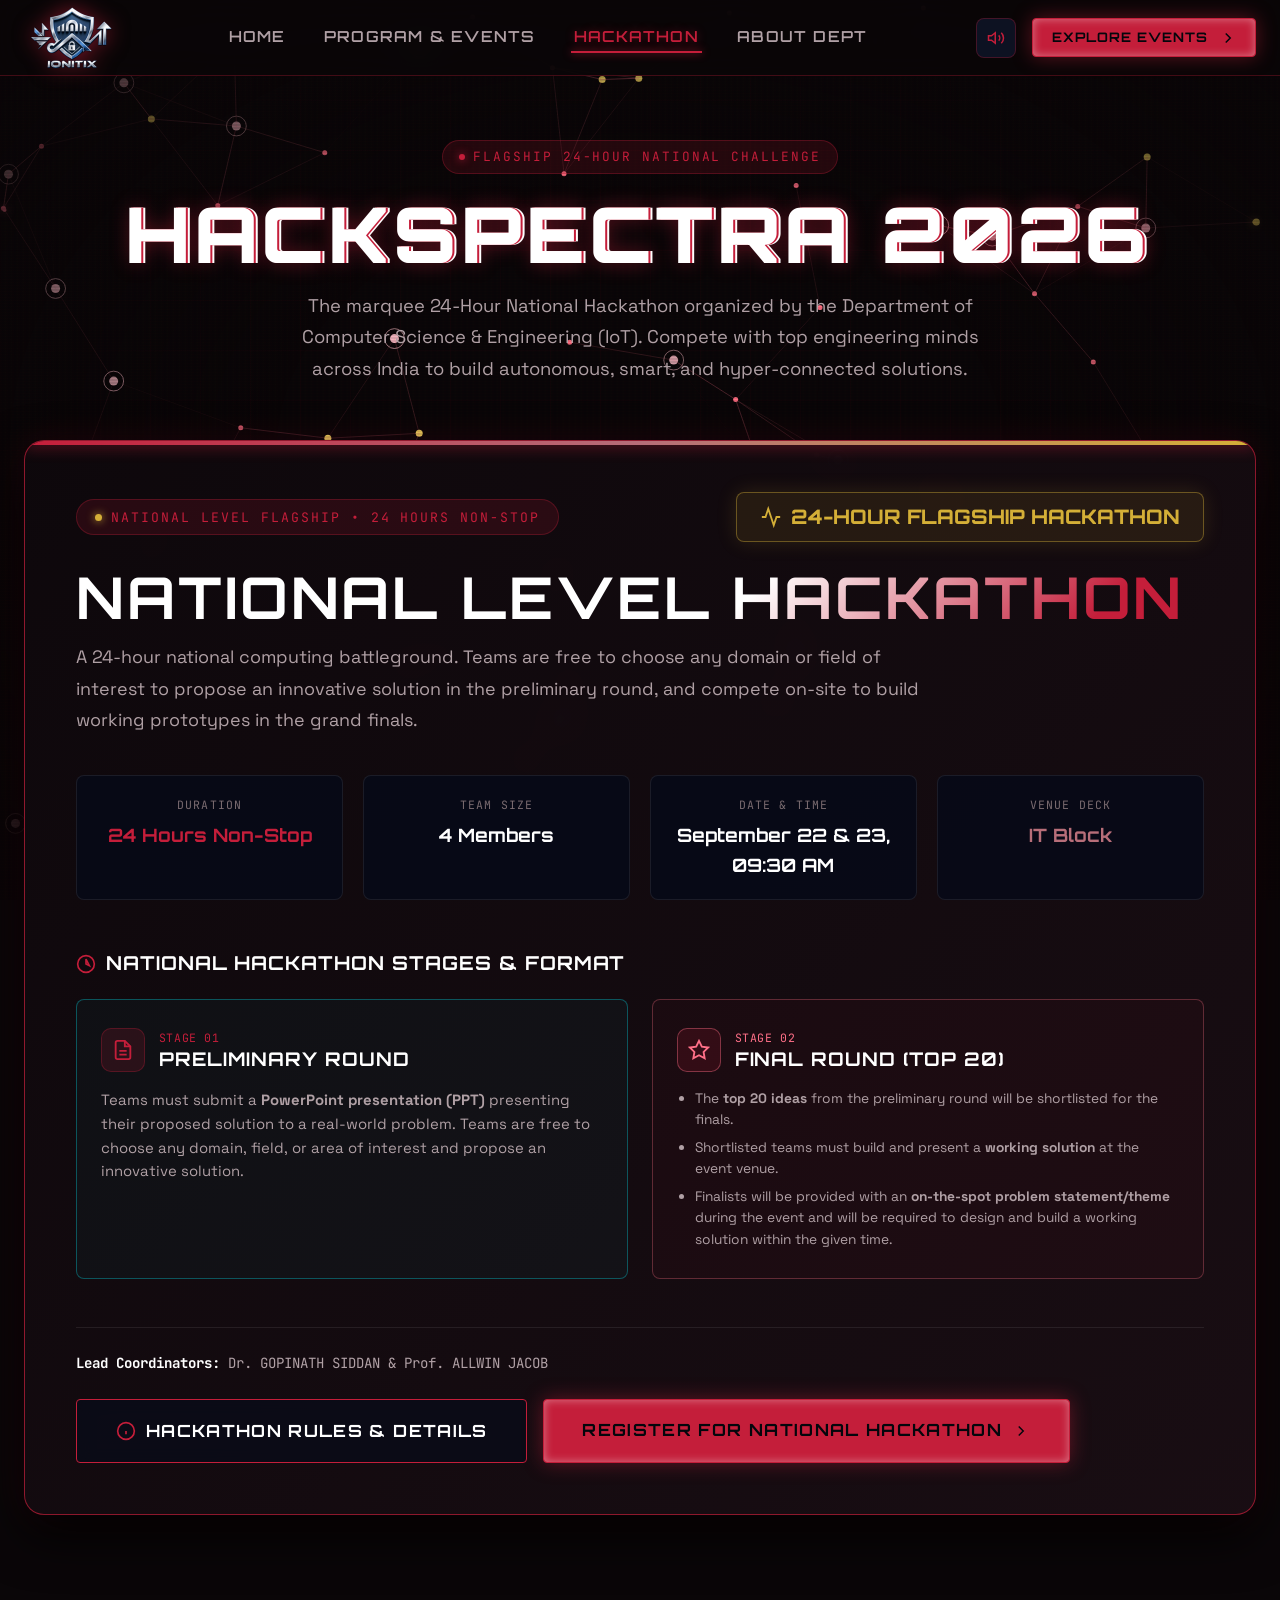
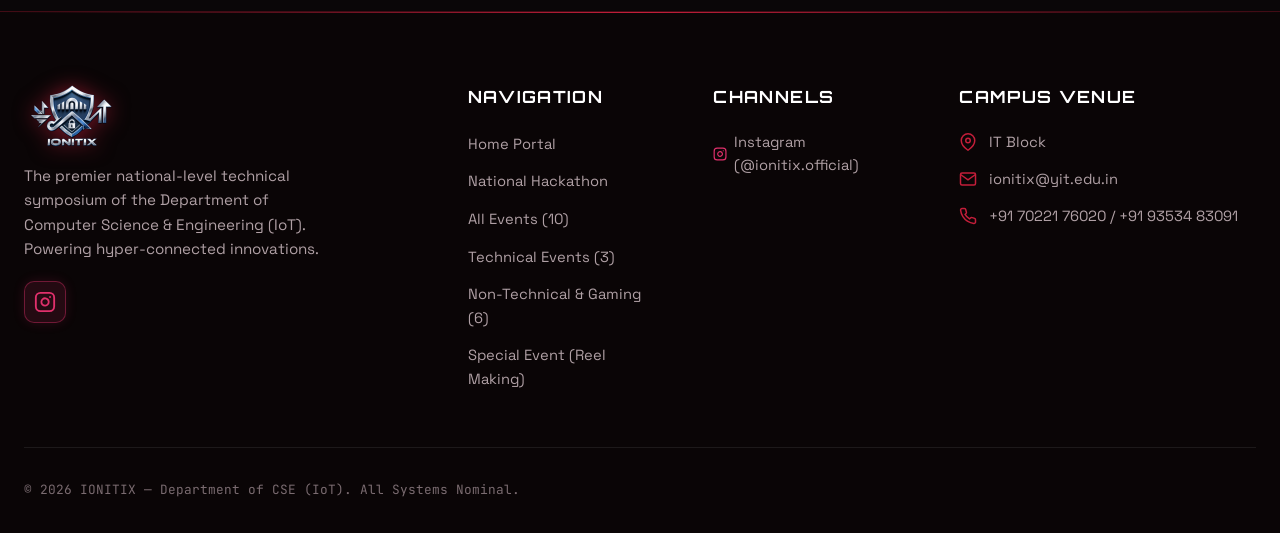
==== commit f6ff064e: "Swap Program & Events and Hackathon navbar order across all pages" ====
--- a/hackathon.html
+++ b/hackathon.html
@@ -59,8 +59,8 @@
         <!-- Desktop Navigation Links -->
         <ul class="nav-links">
           <li><a href="index.html" class="nav-link">Home</a></li>
+          <li><a href="program.html" class="nav-link">Program &amp; Events</a></li>
           <li><a href="hackathon.html" class="nav-link active">Hackathon</a></li>
-          <li><a href="program.html" class="nav-link">Program &amp; Events</a></li>
           <li><a href="index.html#about" class="nav-link">About Dept</a></li>
         </ul>
 
@@ -114,14 +114,14 @@
           </a>
         </li>
         <li>
-          <a href="hackathon.html" class="mobile-nav-link active">
-            <span>02 HACKATHON</span>
+          <a href="program.html" class="mobile-nav-link">
+            <span>02 PROGRAM &amp; EVENTS</span>
             <svg style="width: 18px; height: 18px;" viewBox="0 0 24 24" fill="none" stroke="currentColor" stroke-width="2"><polyline points="9 18 15 12 9 6"></polyline></svg>
           </a>
         </li>
         <li>
-          <a href="program.html" class="mobile-nav-link">
-            <span>03 PROGRAM &amp; EVENTS</span>
+          <a href="hackathon.html" class="mobile-nav-link active">
+            <span>03 HACKATHON</span>
             <svg style="width: 18px; height: 18px;" viewBox="0 0 24 24" fill="none" stroke="currentColor" stroke-width="2"><polyline points="9 18 15 12 9 6"></polyline></svg>
           </a>
         </li>
--- a/styles/components.css
+++ b/styles/components.css
@@ -1796,6 +1796,7 @@
 }
 
 .pills-coming-soon-overlay {
+  display: none !important;
   position: absolute;
   top: 0;
   left: 0;
